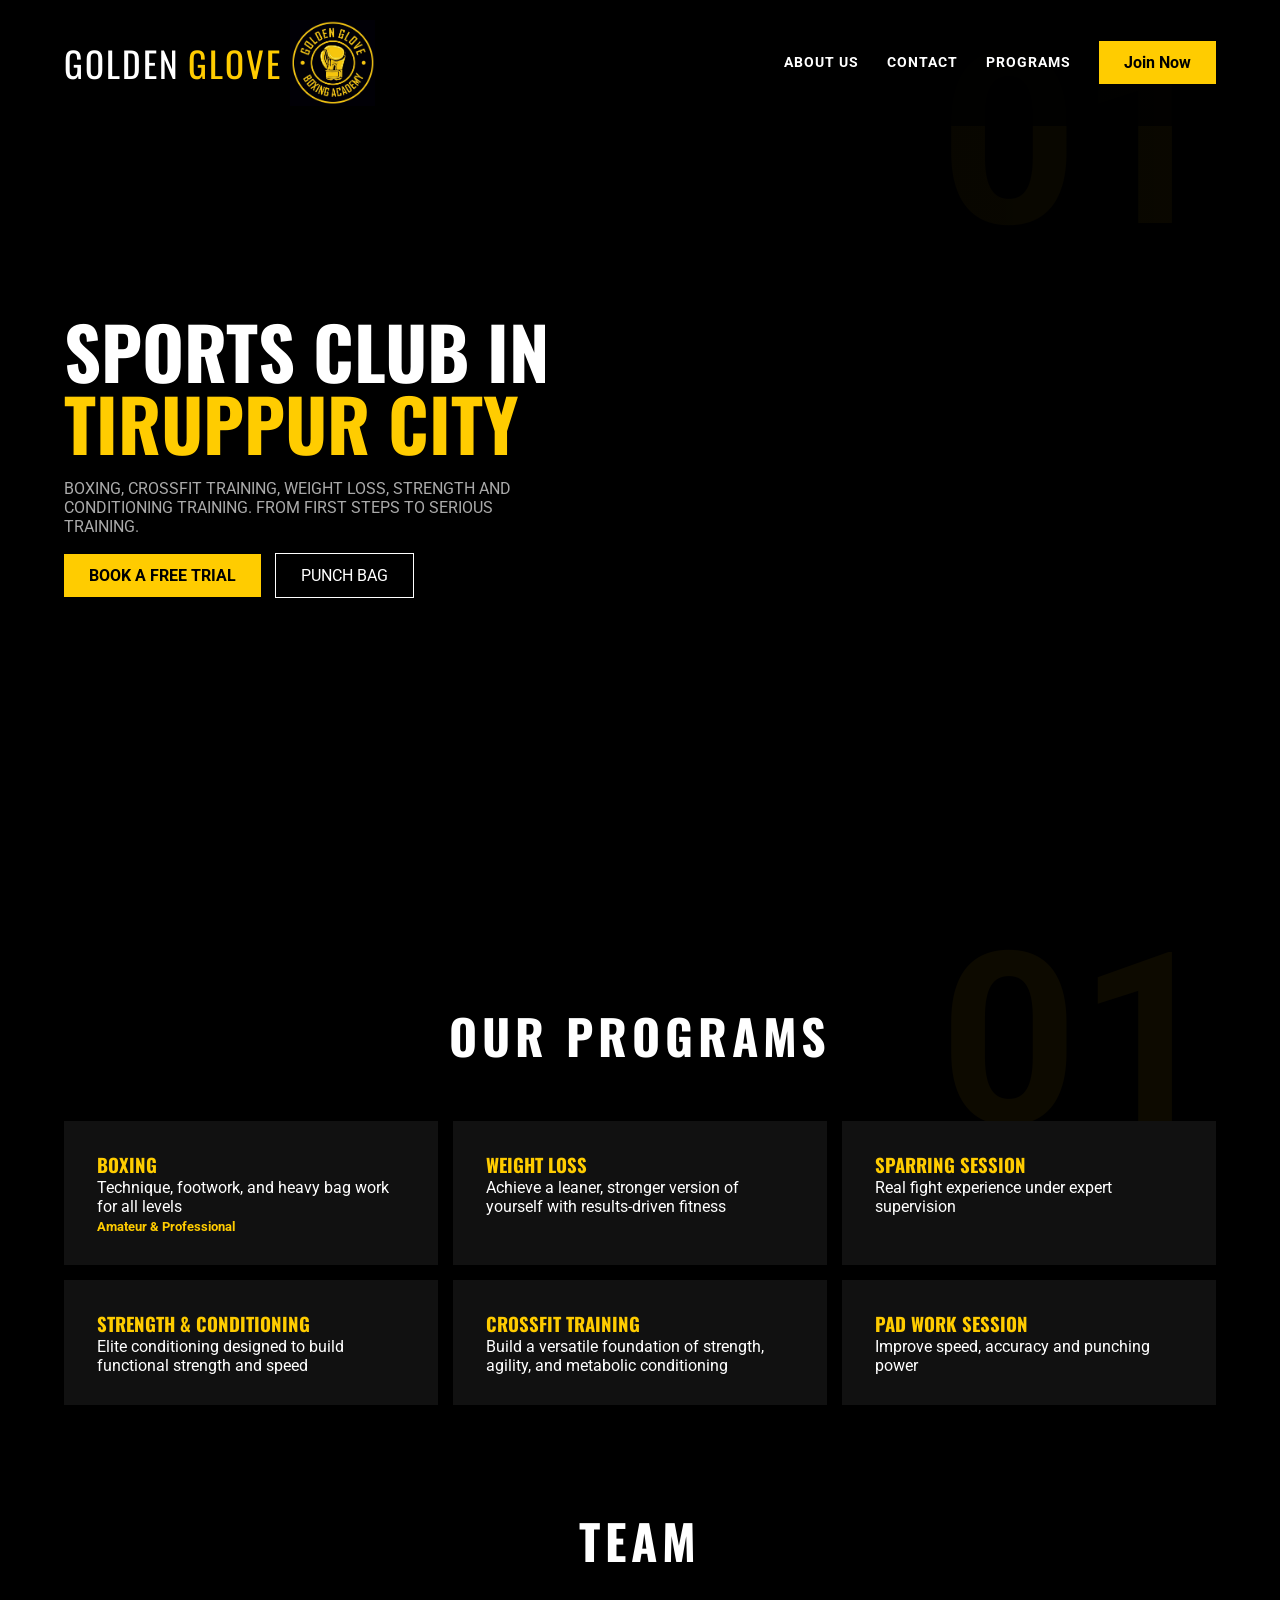
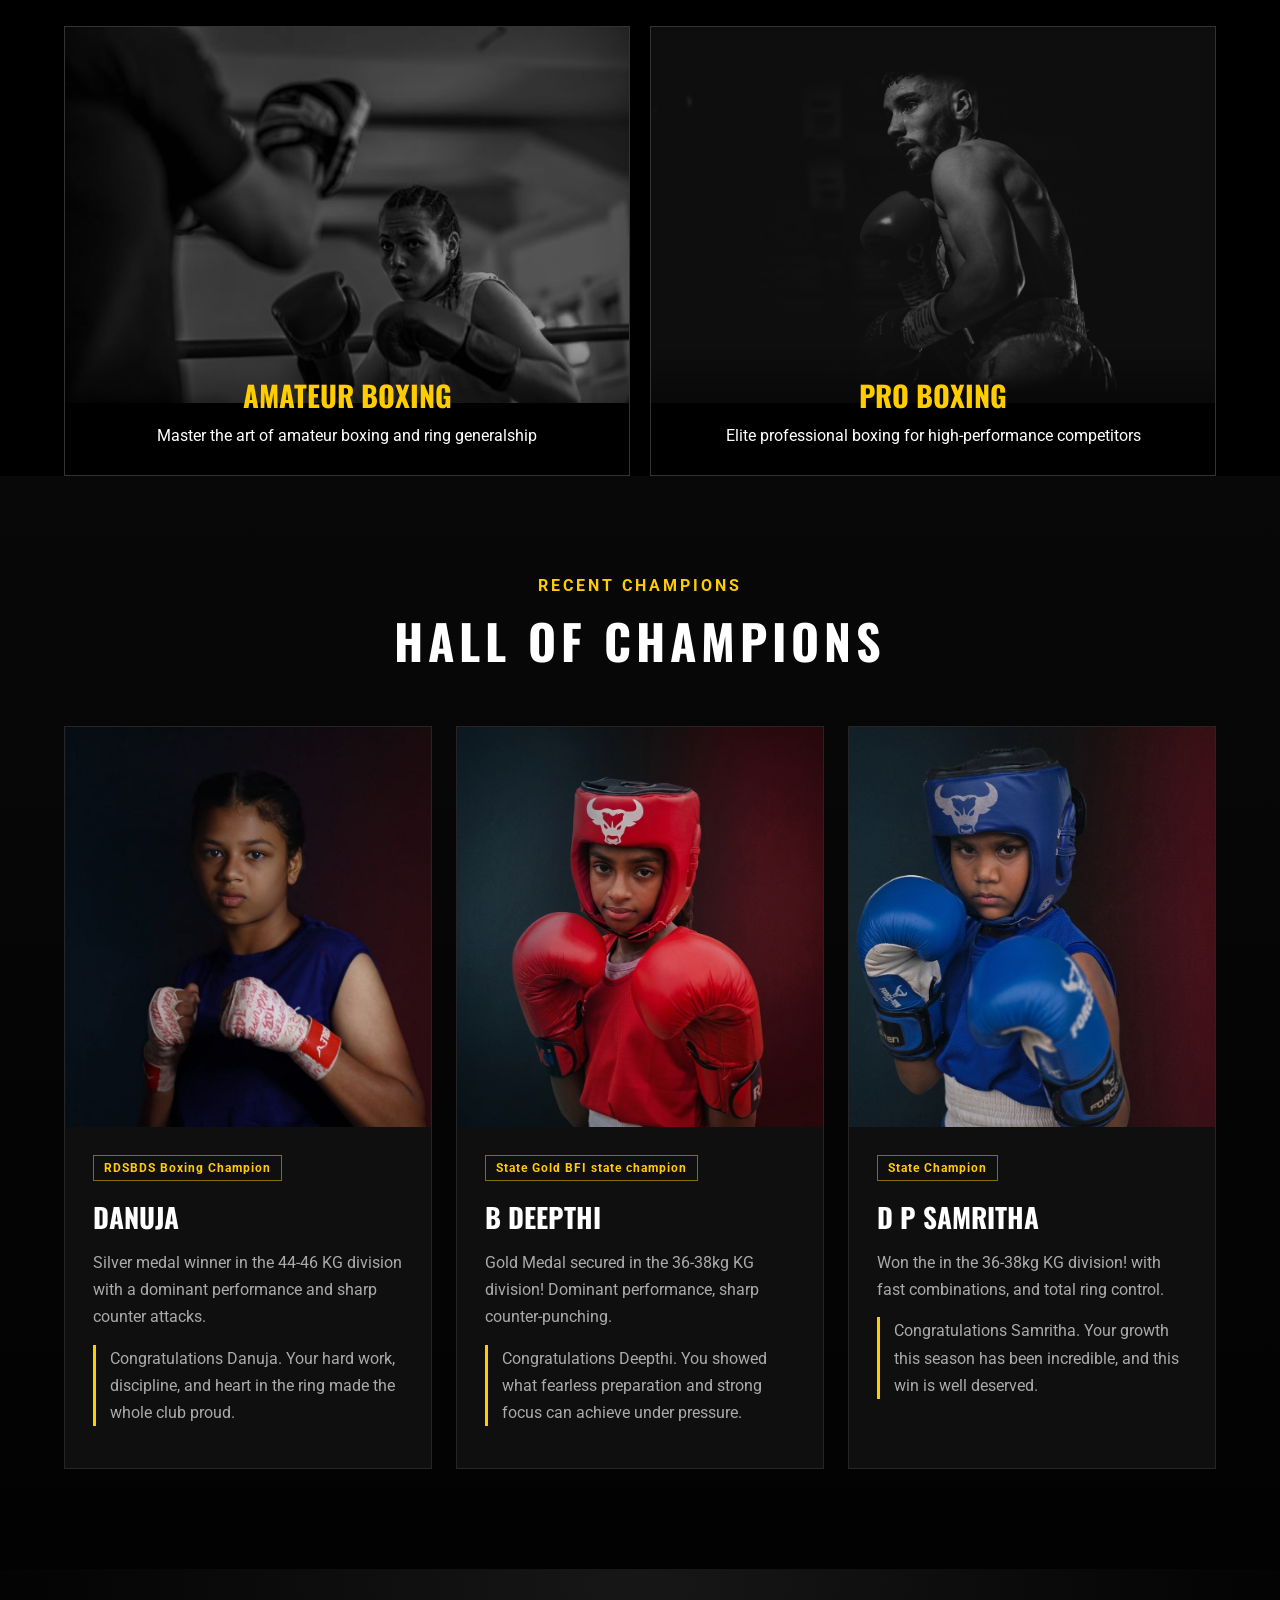
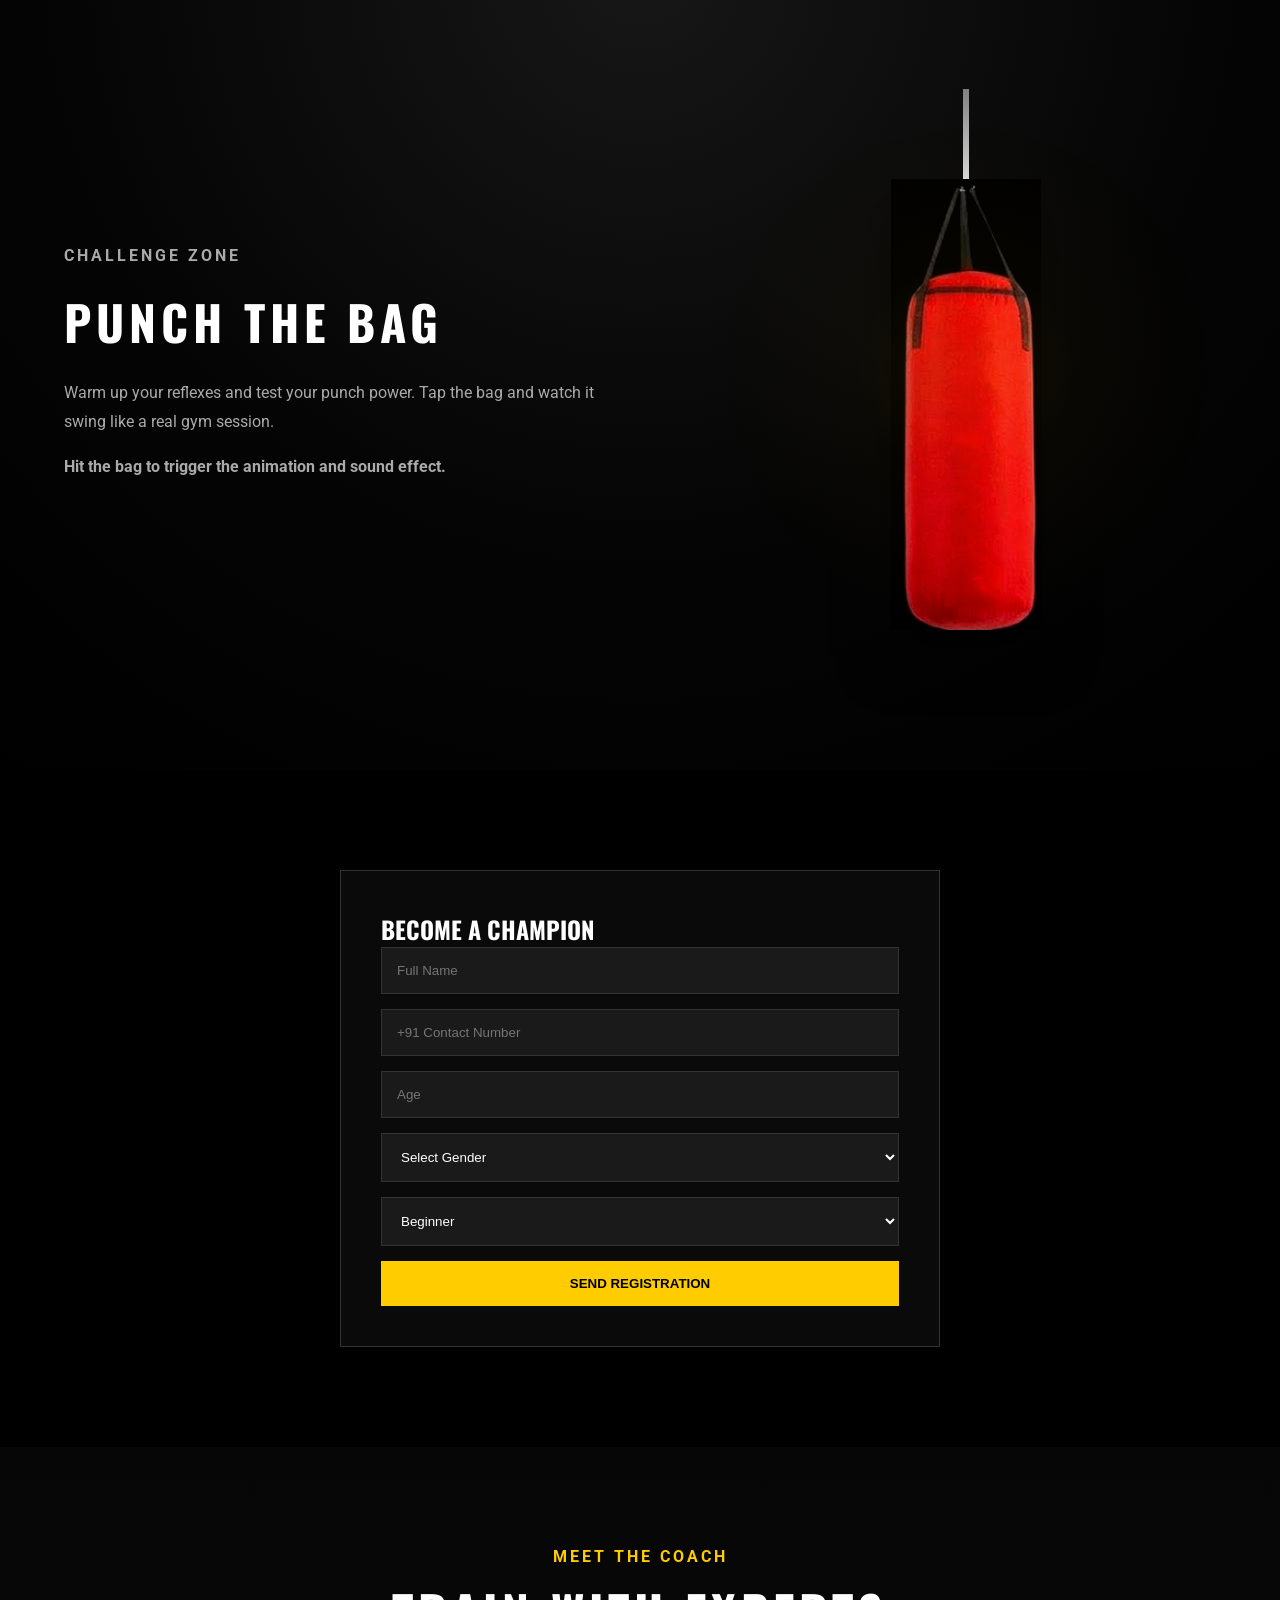
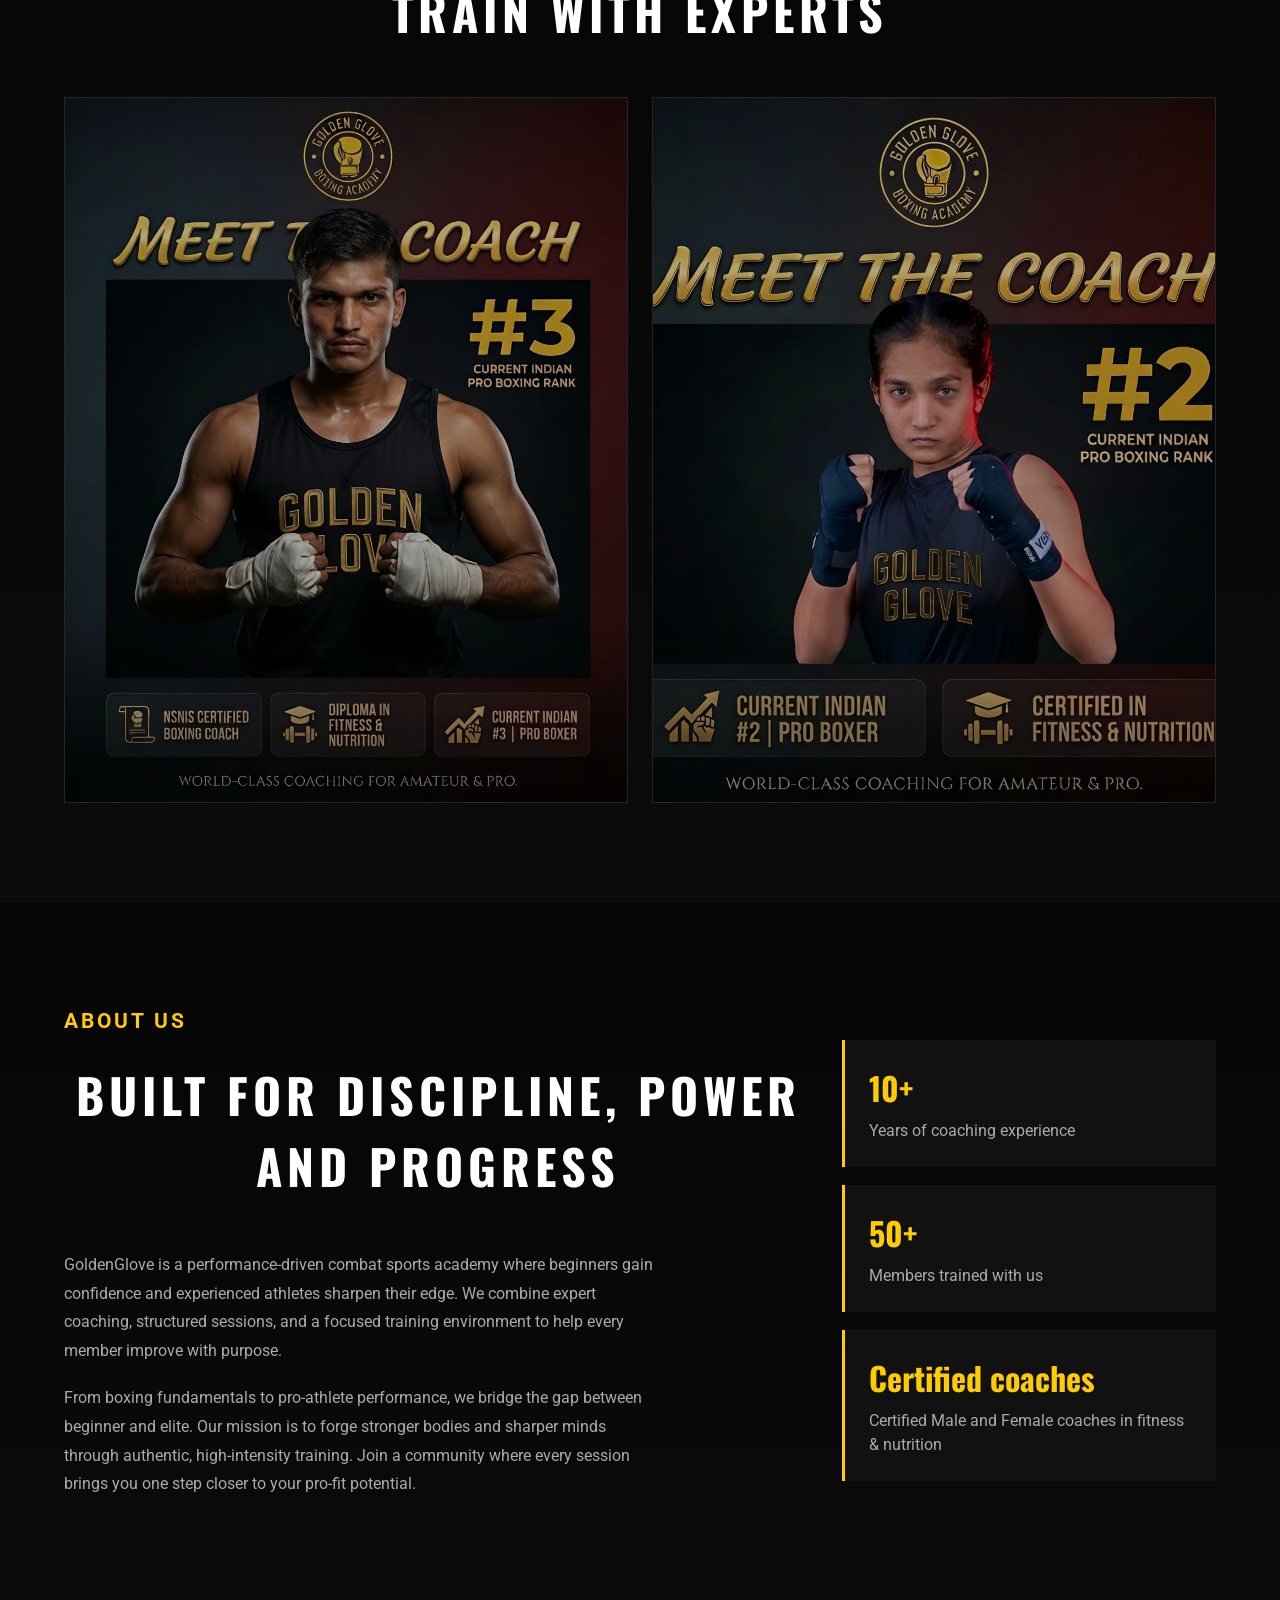
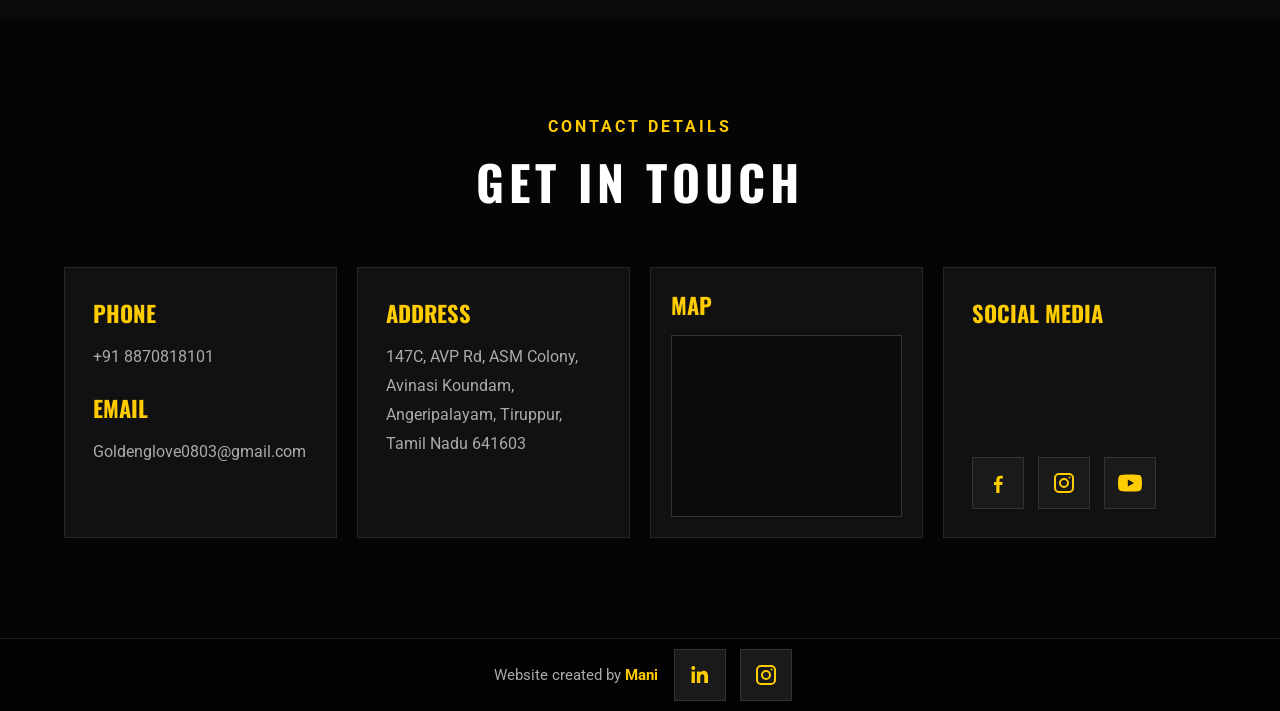
==== index.html @ 68c544fb "Add files via upload" ====
<!DOCTYPE html>
<html lang="en">
<head>
    <meta charset="UTF-8">
    <meta name="viewport" content="width=device-width, initial-scale=1.0">
    <title>Golden Glove Boxing Club | Power & Discipline</title>
    <link href="https://fonts.googleapis.com/css2?family=Oswald:wght@700&family=Roboto:wght@400;700&display=swap" rel="stylesheet">
    <link href="https://unpkg.com/aos@2.3.1/dist/aos.css" rel="stylesheet">
    <link rel="stylesheet" href="site.css">
</head>
<body>

    <!-- Golden Glove heading in the tope right -->
    <nav class="navbar">
        <div class="logo">
            Golden<span>Glove</span>
            <img src="Images/logo.jpeg" alt="Logo" class="logo-img">
        </div>
        <div class="nav-links">
            <a href="#about">About Us</a>
            <a href="#contact">Contact</a>
            <a href="#programs">Programs</a>
            <a href="#register" class="btn-yellow">Join Now</a>
        </div>
    </nav>

    <!-- Content after the heading -->
    <header class="hero">
        <div class="hero-content" data-aos="fade-right">
            <h1>SPORTS CLUB IN <br><span>Tiruppur CITY</span></h1>
            <p>BOXING, CROSSFIT TRAINING, WEIGHT LOSS, STRENGTH AND CONDITIONING TRAINING. FROM FIRST STEPS TO SERIOUS TRAINING.</p>
            <div class="hero-btns">
                <a href="#register" class="btn-yellow">BOOK A FREE TRIAL</a>
                <a href="#punch-bag" class="btn-outline">PUNCH BAG</a>
            </div>
        </div>
    </header>

    <!-- Next page or section Our Programs -->
    <section id="programs" class="programs">
        <span class="bg-number">01</span>
        <h2 class="section-title">OUR PROGRAMS</h2>
        <div class="program-grid">
            <div class="program-card" data-aos="zoom-in">
                <h3 style="color: var(--gold)">BOXING</h3>
                <p>Technique, footwork, and heavy bag work for all levels</p>
                <span class="time">Amateur & Professional </span>
            </div>

            <div class="program-card" data-aos="zoom-in" data-aos-delay="100">
                <!-- 
                <span class="time">60 MIN</span> 
                -->
                <h3 style="color: var(--gold)">Weight Loss</h3>
                <p>Achieve a leaner, stronger version of yourself with results-driven fitness</p>
            </div>

            <div class="program-card" data-aos="zoom-in" data-aos-delay="100">
                <h3 style="color: var(--gold)">Sparring Session</h3>
                <p>Real fight experience under expert supervision</p>
            </div>

            <div class="program-card" data-aos="zoom-in" data-aos-delay="100">
                
                <h3 style="color: var(--gold)">Strength & Conditioning</h3>
                <p>Elite conditioning designed to build functional strength and speed</p>
            </div>

            <div class="program-card" data-aos="zoom-in" data-aos-delay="100">
                
                <h3 style="color: var(--gold)">CrossFit Training</h3>
                <p>Build a versatile foundation of strength, agility, and metabolic conditioning</p>
            </div>

            <div class="program-card" data-aos="zoom-in" data-aos-delay="100">
                
                <h3 style="color: var(--gold)">Pad Work Session</h3>
                <p>Improve speed, accuracy and punching power</p>
            </div>

            </div>
    </section>

    <!-- Team details what all the training we provide-->
    <section class="team-section">
        <span class="bg-number">01</span>
        <h2 class="section-title">TEAM</h2>
        <div class="team-grid">
            <div class="category-card" data-aos="fade-up">
                <div class="card-img-container">
                    <img src="Images/box.jpg" alt="Boxing">
                    <div class="card-overlay">
                        <h3>Amateur Boxing</h3>
                        <p>Master the art of amateur boxing and ring generalship</p>
                    </div>
                </div>
            </div>
            <div class="category-card" data-aos="fade-up" data-aos-delay="100">
                <div class="card-img-container">
                    <img src="Images/Pro_box.jpg" alt="MMA">
                    <div class="card-overlay">
                        <h3>Pro Boxing</h3>
                        <p>Elite professional boxing for high-performance competitors</p>
                    </div>
                </div>
            </div>
            </div>
    </section>

    <!-- Wining Champions details months wise-->
    <section class="champions-section">
        <span class="bg-number">03</span>
        <p class="section-kicker champions-kicker">Recent Champions</p>
        <h2 class="section-title">HALL OF CHAMPIONS</h2>
        <div class="champions-grid">
            <article class="champion-card" data-aos="fade-up">
                <img src="Images/Champion_1.jpeg" alt="Aarav Singh holding a boxing belt">
                <div class="champion-info">

                    <!-- Champion info 1 -->
                    <span class="champion-tag">RDSBDS Boxing Champion</span>
                    <!-- Name -->
                    <h3>Danuja</h3>
                    <!-- Details -->
                    <p>Silver medal winner in the 44-46 KG division with a dominant performance and sharp counter attacks.</p>
                    <!-- Greets-->
                    <p class="champion-note">Congratulations Danuja. Your hard work, discipline, and heart in the ring made the whole club proud.</p>
                </div>
            </article>
            <article class="champion-card" data-aos="fade-up" data-aos-delay="100">
                <img src="Images/Champion_2.png" alt="Riya Sharma after winning her MMA bout">
                <div class="champion-info">

                    <!-- Champion info 2 -->
                    <span class="champion-tag">State Gold BFI state champion</span>
                    <!-- Name -->
                    <h3>B DEEPTHI</h3>
                    <!-- Details -->
                    <p>Gold Medal secured in the 36-38kg KG division! Dominant performance, sharp counter-punching.</p>
                    <!-- Greets-->
                    <p class="champion-note">Congratulations Deepthi. You showed what fearless preparation and strong focus can achieve under pressure.</p>
                </div>
            </article>
            <article class="champion-card" data-aos="fade-up" data-aos-delay="200">
                <img src="Images/Champion_3.png" alt="Kabir Khan celebrating a championship victory">
                <div class="champion-info">

                    <!-- Champion info 3 -->
                    <span class="champion-tag">State Champion</span>
                    <!-- Name -->
                    <h3>D P SAMRITHA</h3>
                    <p>Won the  in the 36-38kg KG division! with fast combinations, and total ring control.</p>
                    <!-- Greets-->
                    <p class="champion-note">Congratulations Samritha. Your growth this season has been incredible, and this win is well deserved.</p>
                </div>
            </article>
        </div>
    </section>

    <!-- Punching Bag animation for user attraction-->
    <section id="punch-bag" class="punch-section">
        <span class="bg-number">04</span>
        <div class="punch-content" data-aos="fade-up">
            <div class="punch-copy">
                <p class="section-kicker">Challenge Zone</p>
                <h2 class="section-title punch-title">PUNCH THE BAG</h2>
                <p>Warm up your reflexes and test your punch power. Tap the bag and watch it swing like a real gym session.</p>
                <p class="punch-note">Hit the bag to trigger the animation and sound effect.</p>
            </div>
            <div class="punch-stage">
                <div class="punch-rope"></div>
                <img id="bag" src="Images/box_bag.png" alt="Punching bag">
            </div>
        </div>
    </section>

    <!-- User register code-->
    <section id="register" class="registration">
        <div class="form-container" data-aos="fade-up">
            <h2>BECOME A CHAMPION</h2>
            <form id="registrationForm">
                <input type="text" name="fullName" placeholder="Full Name" required>
                <input type="tel" name="phone" placeholder="+91 Contact Number" pattern="^\+91[0-9]{10}$" required>
                <input type="number" name="age" placeholder="Age" min="1" max="70" required>
                <select name="gender" required>
                    <option value="" disabled selected>Select Gender</option>
                    <option value="male">Male</option>
                    <option value="female">Female</option>
                </select>
                <select name="level">
                    <option value="beginner">Beginner</option>
                    <option value="intermediate">Intermediate</option>
                    <option value="pro">Pro Fighter</option>
                </select>
                <button type="submit" id="submitBtn">SEND REGISTRATION</button>
            </form>
        </div>
    </section>

    <!-- Meet the coach -->
    <section class="coaches-section">
        <span class="bg-number">06</span>
        <p class="section-kicker contact-kicker">Meet The Coach</p>
        <h2 class="section-title">TRAIN WITH EXPERTS</h2>
        <div class="coaches-grid">
            <article class="coach-card" data-aos="fade-up">
                <video class="coach-video" muted loop playsinline preload="metadata" poster="Images/Male_coach.jpeg">
                    <source src="Images/Male_coach.mp4" type="video/mp4">
                </video>
                <img src="Images/Male_coach.jpeg" alt="Male boxing coach">
                <div class="coach-overlay">
                    <span class="coach-role">Head Coach</span>
                    <h3>Coach Aswin</h3>
                    <p>Current Indian Pro Boxing Rank: #3</p>
                    <p>Credentials: NSNIS Certified | Diploma in Fitness & Nutrition </p>
                    <p>Specialist in boxing fundamentals, ring movement, and competition preparation for rising athletes.</p>
                </div>
            </article>
            <article class="coach-card" data-aos="fade-up" data-aos-delay="120">
                <video class="coach-video" muted loop playsinline preload="metadata" poster="Images/Female_coach.jpeg">
                    <source src="Images/Female_coach.mp4" type="video/mp4">
                </video>
                <img src="Images/Female_coach.jpeg" alt="Female boxing coach">
                <div class="coach-overlay">
                    <span class="coach-role">Assistant Coach</span>
                    <h3>Coach Swetha</h3>
                    <p>Current Indian Pro Boxing Rank: #2</p>
                    <p>Certified in Fitness & Nutrition </p>
                    <p>Focused on fitness, discipline, and technical development with supportive coaching for all levels.</p>
                </div>
            </article>
        </div>
    </section>

    <!-- About our details-->
    <section id="about" class="about-section">
        <span class="bg-number">03</span>
        <div class="about-content" data-aos="fade-up">
            <div class="about-copy">
                <p class="section-kicker" style="color: var(--gold); font-size: 21px;">About Us</p>
                <h2 class="section-title about-title">Built For Discipline, Power And Progress</h2>
                <p>
                    GoldenGlove is a performance-driven combat sports academy where beginners gain confidence and experienced athletes sharpen their edge.
                    We combine expert coaching, structured sessions, and a focused training environment to help every member improve with purpose.
                </p>
                <p>
                   From boxing fundamentals to pro-athlete performance, we bridge the gap between beginner and elite. Our mission is to forge stronger bodies and sharper minds through authentic, high-intensity training. Join a community where every session brings you one step closer to your pro-fit potential.
                </p>
            </div>
            <div class="about-stats" data-aos="fade-left" data-aos-delay="100">
                <div class="about-stat">
                    <strong>10+</strong>
                    <span>Years of coaching experience</span>
                </div>
                <div class="about-stat">
                    <strong>50+</strong>
                    <span>Members trained with us</span>
                </div>
                <div class="about-stat">
                    <strong>Certified coaches</strong>
                    <span>Certified Male and Female coaches in  fitness & nutrition </span>
                </div>
            </div>
        </div>
    </section>

    <!-- Contact details part-->
    <section id="contact" class="contact-section">
        <span class="bg-number">04</span>
        <p class="section-kicker contact-kicker">Contact Details</p>
        <h2 class="section-title">GET IN TOUCH</h2>
        <div class="contact-grid">
            <div class="contact-card" data-aos="fade-up">
                <h3>Phone</h3>
                <p><a href="tel:+919876543210">+91 8870818101</a></p>
                <br>
                <h3>Email</h3>
                <p><a href="mailto:yourmail@example.com">Goldenglove0803@gmail.com</a></p>
            </div>
            
            <div class="contact-card" data-aos="fade-up" data-aos-delay="200">
                <h3>Address</h3>
                <p>147C, AVP Rd, ASM Colony, Avinasi Koundam, Angeripalayam, Tiruppur, Tamil Nadu 641603</p>
            </div>
            <div class="contact-card map-card" data-aos="fade-up" data-aos-delay="300">
                <h3>Map</h3>
                <a class="map-link" href="https://maps.app.goo.gl/rC8TZXdH1RLHVzw8A" target="_blank" rel="noopener noreferrer" aria-label="Open location in Google Maps">
                    <iframe
                        src="https://www.google.com/maps/embed?pb=!1m18!1m12!1m3!1d3914.621847735386!2d77.3268403!3d11.1415156!2m3!1f0!2f0!3f0!3m2!1i1024!2i768!4f13.1!3m3!1m2!1s0x3ba907007f259177%3A0x415e59f1e08253f5!2sGolden%20Glove%20Boxing%20Academy!5e0!3m2!1sen!2sin!4v1773874539459!5m2!1sen!2sin"
                        loading="lazy"
                        referrerpolicy="no-referrer-when-downgrade"
                        title="GoldenGlove club location map"></iframe>
                </a>
            </div>
            <div class="contact-card social-card" data-aos="fade-up" data-aos-delay="400">
                <h3>Social Media</h3>
                <div class="social-links">
                    <a href="https://www.facebook.com/share/1Db7ciWj9a/" target="_blank" rel="noopener noreferrer" aria-label="Visit our Facebook page">
                        <svg viewBox="0 0 24 24" aria-hidden="true">
                            <path d="M13.5 22v-8h2.7l.4-3h-3.1V9.1c0-.9.2-1.6 1.6-1.6h1.7V4.8c-.3 0-1.3-.1-2.4-.1-2.4 0-4.1 1.5-4.1 4.3V11H8v3h2.3v8h3.2Z"/>
                        </svg>
                    </a>
                    <a href="https://www.instagram.com/golden_glove_boxing_academy_?igsh=MTZndGNwM3oxcGFmMw==" target="_blank" rel="noopener noreferrer" aria-label="Visit our Instagram page">
                        <svg viewBox="0 0 24 24" aria-hidden="true">
                            <path d="M7 2h10a5 5 0 0 1 5 5v10a5 5 0 0 1-5 5H7a5 5 0 0 1-5-5V7a5 5 0 0 1 5-5Zm0 2A3 3 0 0 0 4 7v10a3 3 0 0 0 3 3h10a3 3 0 0 0 3-3V7a3 3 0 0 0-3-3H7Zm10.5 1.5a1 1 0 1 1 0 2 1 1 0 0 1 0-2ZM12 7a5 5 0 1 1 0 10 5 5 0 0 1 0-10Zm0 2a3 3 0 1 0 0 6 3 3 0 0 0 0-6Z"/>
                        </svg>
                    <a href="https://youtube.com/@goldengloveboxing-tirupur?si=QoaBknEvP-TU39zJ" target="_blank" rel="noopener noreferrer" aria-label="Visit our YouTube channel">
                        <svg viewBox="0 0 24 24" aria-hidden="true">
                            <path d="M23.5 6.2a3 3 0 0 0-2.1-2.1C19.6 3.5 12 3.5 12 3.5s-7.6 0-9.4.6A3 3 0 0 0 .5 6.2 31.6 31.6 0 0 0 0 12a31.6 31.6 0 0 0 .5 5.8 3 3 0 0 0 2.1 2.1c1.8.6 9.4.6 9.4.6s7.6 0 9.4-.6a3 3 0 0 0 2.1-2.1A31.6 31.6 0 0 0 24 12a31.6 31.6 0 0 0-.5-5.8ZM9.8 15.5v-7l6.2 3.5-6.2 3.5Z"/>
                        </svg>
                    </a>
                    </a>
                </div>
            </div>
        </div>
    </section>

    <footer class="creator-footer">
        <div class="creator-content">
            <div class="creator-meta">
                <p>Website created by <strong>Mani</strong></p>
                <div class="social-links creator-links">
                    <a href="https://linkedin.com/in/manikandan-s-469168200/" target="_blank" rel="noopener noreferrer" aria-label="Visit creator LinkedIn profile">
                        <svg viewBox="0 0 24 24" aria-hidden="true">
                            <path d="M6.94 8.5H3.56V20h3.38V8.5ZM5.25 3A1.97 1.97 0 1 0 5.3 6.94 1.97 1.97 0 0 0 5.25 3ZM20 12.83c0-3.47-1.85-5.08-4.32-5.08-1.99 0-2.88 1.09-3.38 1.86V8.5H8.94c.04.73 0 11.5 0 11.5h3.36v-6.42c0-.34.02-.68.13-.92.27-.68.89-1.39 1.93-1.39 1.36 0 1.91 1.04 1.91 2.56V20H20v-7.17Z"/>
                        </svg>
                    </a>
                    <a href="https://www.instagram.com/mk_duke_boy?igsh=MTRiOTd2dWgyZ3dsNw==" target="_blank" rel="noopener noreferrer" aria-label="Visit creator Instagram profile">
                        <svg viewBox="0 0 24 24" aria-hidden="true">
                            <path d="M7 2h10a5 5 0 0 1 5 5v10a5 5 0 0 1-5 5H7a5 5 0 0 1-5-5V7a5 5 0 0 1 5-5Zm0 2A3 3 0 0 0 4 7v10a3 3 0 0 0 3 3h10a3 3 0 0 0 3-3V7a3 3 0 0 0-3-3H7Zm10.5 1.5a1 1 0 1 1 0 2 1 1 0 0 1 0-2ZM12 7a5 5 0 1 1 0 10 5 5 0 0 1 0-10Zm0 2a3 3 0 1 0 0 6 3 3 0 0 0 0-6Z"/>
                        </svg>
                    </a>
                </div>
            </div>
        </div>
    </footer>

    <div id="successModal" class="modal-overlay">
        <div class="modal-content">
            <div class="modal-icon">✔</div>
            <h2>WELCOME TO THE CLUB!</h2>
            <p>Your details are saved to our roster. See you in the ring.</p>
            <button onclick="closeModal()" class="btn-yellow">GOT IT, CHAMP!</button>
        </div>
    </div>

    <script src="https://cdn.jsdelivr.net/npm/gsap@3.12.2/dist/gsap.min.js"></script>
    <script src="https://unpkg.com/aos@2.3.1/dist/aos.js"></script>
    <script src="box.js"></script>
</body>
</html>
---- site.css ----
:root {
    --gold: #ffcc00;
    --dark: #000000;
    --card-bg: #111111;
    --gray-text: #aaaaaa;
}

* { margin: 0; padding: 0; box-sizing: border-box; }

body {
    background-color: var(--dark);
    color: white;
    font-family: 'Roboto', sans-serif;
    overflow-x: hidden;
}

h1, h2, h3, .logo { font-family: 'Oswald', sans-serif; text-transform: uppercase; }

/* Navbar */
.navbar {
    display: flex; justify-content: space-between; align-items: center;
    padding: 20px 5%; position: fixed; width: 100%; z-index: 1000;
    background: rgba(0,0,0,0.8);
}
.logo { font-size: 2.2rem; letter-spacing: 2px; 
    display: flex;
    align-items: center;
    gap: 8px; /* space between text and image */ }
.logo span { color: var(--gold); }
.logo-img {
    width: 80px;   /* adjust size */
    height:fit-content;
}
.logo-img:hover {
    transform: scale(1.2);
    transition: 0.3s;
}
.logo-img {
    width: 85px;
    animation: bounce 2s infinite;
}

@keyframes bounce {
    0%, 100% {
        transform: translateY(0);
    }
    50% {
        transform: translateY(-6px);
    }
}

.nav-links {
    display: flex;
    align-items: center;
    gap: 28px;
}

.nav-links a:not(.btn-yellow) {
    color: white;
    text-decoration: none;
    text-transform: uppercase;
    font-size: 0.9rem;
    font-weight: 700;
    letter-spacing: 1px;
    transition: color 0.3s ease;
}

.nav-links a:not(.btn-yellow):hover {
    color: var(--gold);
}

/* Hero Section */
.hero {
    height: 100vh;
    display: flex; align-items: center; padding: 0 5%;
    /* IMAGE UPLOAD POSITION: Replace with your main boxer image */
    background: linear-gradient(to right, rgba(0,0,0,0.9), rgba(0,0,0,0.2)), 
                url('https://images.unsplash.com/photo-1549719386-74dfcbf7dbed?q=80&w=2000') center/cover;
}
.hero h1 { font-size: 4.5rem; line-height: 1; margin-bottom: 20px; }
.hero h1 span { color: var(--gold); }
.hero p { max-width: 500px; color: var(--gray-text); margin-bottom: 30px; }

/* About Section */
.about-section {
    padding: 100px 5%;
    position: relative;
    background: linear-gradient(180deg, #050505 0%, #0b0b0b 100%);
}

.about-content {
    display: grid;
    grid-template-columns: 2fr 1fr;
    gap: 30px;
    align-items: center;
}

.section-kicker {
    color: var(--gold);
    text-transform: uppercase;
    letter-spacing: 3px;
    font-weight: bold;
    margin-bottom: 15px;
}

.about-title {
    text-align: left;
    margin-bottom: 25px;
}

.about-copy p {
    color: var(--gray-text);
    line-height: 1.8;
    margin-bottom: 18px;
    max-width: 600px;
}

.about-stats {
    display: grid;
    gap: 18px;
}

.about-stat {
    background: var(--card-bg);
    border-left: 3px solid var(--gold);
    padding: 24px;
}

.about-stat strong {
    display: block;
    font-family: 'Oswald', sans-serif;
    font-size: 2rem;
    color: var(--gold);
    margin-bottom: 8px;
}

.about-stat span {
    color: var(--gray-text);
    line-height: 1.5;
}

/* Buttons */
.btn-yellow { background: var(--gold); color: black; padding: 12px 25px; text-decoration: none; font-weight: bold; border: none; cursor: pointer; }
.btn-outline { border: 1px solid white; color: white; padding: 12px 25px; text-decoration: none; margin-left: 10px; }

/* Programs */
.programs { padding: 100px 5%; position: relative; }
.bg-number { position: absolute; font-size: 15rem; color: rgba(255,204,0,0.05); top: 0; right: 5%; font-weight: bold; z-index: -1; }
.program-grid { display: grid; grid-template-columns: repeat(auto-fit, minmax(250px, 1fr)); gap: 20px; margin-top: 50px; }
.program-card { background: var(--card-bg); padding: 30px; border-left: 3px solid transparent; transition: 0.3s; }
.program-card:hover { border-left: 3px solid var(--gold); background: #1a1a1a; transform: translateY(-5px); }
.time { color: var(--gold); font-size: 0.8rem; font-weight: bold; }

/* Registration Form */
.registration { 
    padding: 100px 5%; 
    /* IMAGE UPLOAD POSITION: Background for form section (optional) */
    background: linear-gradient(rgba(0,0,0,0.8), rgba(0,0,0,0.8)), url('images/gym-bg.jpg');
}
.form-container { max-width: 600px; margin: 0 auto; background: #0a0a0a; padding: 40px; border: 1px solid #333; }
form input, form select { width: 100%; padding: 15px; margin-bottom: 15px; background: #1a1a1a; border: 1px solid #333; color: white; }
#submitBtn { width: 100%; padding: 15px; background: var(--gold); font-weight: bold; border: none; cursor: pointer; }

/* Success Modal */
.modal-overlay { position: fixed; top: 0; left: 0; width: 100%; height: 100%; background: rgba(0,0,0,0.95); display: none; align-items: center; justify-content: center; z-index: 2000; }
.modal-overlay.active { display: flex; }
.modal-content { background: #111; padding: 50px; text-align: center; border: 2px solid var(--gold); border-radius: 10px; }

/* Section Titles */
.section-title {
    text-align: center;
    font-size: 3rem;
    margin-bottom: 50px;
    letter-spacing: 5px;
}

/* --- TEAM GRID (With Images) --- */
.team-grid {
    display: grid;
    grid-template-columns: repeat(auto-fit, minmax(250px, 1fr));
    gap: 20px;
    padding: 0 5%;
}

.category-card {
    position: relative;
    overflow: hidden;
    height: 450px;
    border: 1px solid #333;
}

.card-img-container img {
    width: 100%;
    height: 100%;
    object-fit: cover;
    filter: grayscale(100%) brightness(0.6);
    transition: 0.5s ease;
}

.category-card:hover img {
    filter: grayscale(0%) brightness(0.8);
    transform: scale(1.1);
}

.card-overlay {
    position: absolute;
    bottom: 0;
    left: 0;
    width: 100%;
    padding: 30px;
    background: linear-gradient(transparent, rgba(0,0,0,0.9));
    text-align: center;
}

.card-overlay h3 {
    font-size: 1.8rem;
    color: var(--gold);
    margin-bottom: 10px;
}

/* --- PROGRAM BOXES (The Gold Line Look) --- */
.programs-section {
    padding: 100px 5%;
    background-color: #050505;
}

.program-grid {
    display: grid;
    grid-template-columns: repeat(3, 1fr); /* 4 columns like your image */
    gap: 15px;
}

.program-box {
    background: #111;
    padding: 30px;
    border-top: 2px solid transparent; /* The line is hidden by default */
    transition: 0.3s ease;
    min-height: 200px;
}

/* This creates the Gold Line on Hover */
.program-box:hover {
    border-top: 2px solid var(--gold);
    background: #181818;
}

.time-tag {
    color: var(--gold);
    font-size: 0.75rem;
    font-weight: bold;
    border: 1px solid var(--gold);
    padding: 2px 8px;
    margin-bottom: 15px;
    display: inline-block;
}

.program-box h3 {
    margin: 10px 0;
    font-size: 1.4rem;
}

.program-box p {
    font-size: 0.9rem;
    color: #888;
    line-height: 1.4;
}

/* Champions */
.champions-section {
    padding: 100px 5%;
    position: relative;
    background: linear-gradient(180deg, #080808 0%, #020202 100%);
}

.champions-kicker {
    text-align: center;
    margin-bottom: 10px;
}

.champions-grid {
    display: grid;
    grid-template-columns: repeat(auto-fit, minmax(280px, 1fr));
    gap: 24px;
}

.champion-card {
    background: #0f0f0f;
    border: 1px solid #252525;
    overflow: hidden;
    transition: transform 0.3s ease, border-color 0.3s ease;
}

.champion-card:hover {
    transform: translateY(-8px);
    border-color: var(--gold);
}

.champion-card img {
    width: 100%;
    height: 400px;
    object-fit:cover;
    display: block;
}

.champion-info {
    padding: 28px;
}

.champion-tag {
    display: inline-block;
    color: var(--gold);
    border: 1px solid rgba(255, 204, 0, 0.5);
    padding: 5px 10px;
    font-size: 0.75rem;
    font-weight: bold;
    letter-spacing: 1px;
    margin-bottom: 16px;
}

.champion-info h3 {
    font-size: 1.7rem;
    margin-bottom: 12px;
}

.champion-info p {
    color: var(--gray-text);
    line-height: 1.7;
    margin-bottom: 14px;
}

.champion-note {
    color: #f4f4f4;
    border-left: 3px solid var(--gold);
    padding-left: 14px;
}

/* Coaches */
.coaches-section {
    padding: 100px 5%;
    position: relative;
    background: linear-gradient(180deg, #060606 0%, #0b0b0b 100%);
}

.coaches-grid {
    display: grid;
    grid-template-columns: repeat(2, minmax(280px, 1fr));
    gap: 24px;
}

.coach-card {
    position: relative;
    overflow: hidden;
    min-height: 520px;
    border: 1px solid #262626;
    background: #0e0e0e;
}

.coach-video,
.coach-card img {
    width: 100%;
    height: 100%;
    object-fit: cover;
    display: block;
}

.coach-video {
    position: absolute;
    inset: 0;
    opacity: 0;
    pointer-events: none;
    z-index: 1;
    filter: brightness(0.6);
    transition: opacity 0.35s ease;
}

.coach-card img {
    filter: brightness(0.72);
    transition: transform 0.5s ease, filter 0.5s ease, opacity 0.35s ease;
    position: relative;
    z-index: 0;
}

.coach-card:hover img {
    transform: scale(1.06);
    filter: brightness(0.2);
    opacity: 0.12;
}

.coach-card:hover .coach-video {
    opacity: 1;
}

.coach-overlay {
    position: absolute;
    inset: 0;
    display: flex;
    flex-direction: column;
    justify-content: flex-end;
    padding: 34px;
    background: linear-gradient(180deg, rgba(0, 0, 0, 0.05) 20%, rgba(0, 0, 0, 0.92) 100%);
    transform: translateY(55%);
    transition: transform 0.4s ease;
    z-index: 2;
}

.coach-card:hover .coach-overlay {
    transform: translateY(0);
}

.coach-role {
    color: var(--gold);
    text-transform: uppercase;
    letter-spacing: 2px;
    font-size: 0.8rem;
    font-weight: 700;
    margin-bottom: 12px;
}

.coach-overlay h3 {
    font-size: 2rem;
    margin-bottom: 12px;
}

.coach-overlay p {
    color: #d0d0d0;
    line-height: 1.7;
    max-width: 520px;
}

/* Punch Bag */
.punch-section {
    padding: 100px 5%;
    position: relative;
    background: radial-gradient(circle at top, #171717 0%, #050505 55%, #000 100%);
}

.punch-content {
    display: grid;
    grid-template-columns: 1.1fr 0.9fr;
    gap: 40px;
    align-items: center;
}

.punch-title {
    text-align: left;
    margin-bottom: 22px;
}

.punch-copy p {
    max-width: 560px;
    color: var(--gray-text);
    line-height: 1.8;
    margin-bottom: 16px;
}

.punch-note {
    color: white;
    font-weight: 700;
}

.punch-stage {
    min-height: 420px;
    display: flex;
    flex-direction: column;
    align-items: center;
    justify-content: flex-start;
    position: relative;
    padding: 20px 20px 40px;
    background: radial-gradient(circle at center, rgba(255, 204, 0, 0.08) 0%, rgba(255, 204, 0, 0.02) 28%, rgba(0, 0, 0, 0) 65%);
}

.punch-rope {
    width: 6px;
    height: 90px;
    background: linear-gradient(180deg, #7f7f7f 0%, #d6d6d6 100%);
}

#bag {
    width: 150px;
    max-width: 100%;
    transform-origin: top center;
    cursor: pointer;
    user-select: none;
    isolation: isolate;
    mix-blend-mode: lighten;
    filter: contrast(1.2) saturate(1.2) brightness(0.96) drop-shadow(0 26px 26px rgba(0, 0, 0, 0.55));
}

/* Contact */
.contact-section {
    padding: 100px 5%;
    position: relative;
    background: #050505;
}

.contact-kicker {
    text-align: center;
    margin-bottom: 10px;
}

.contact-grid {
    display: grid;
    grid-template-columns: repeat(auto-fit, minmax(220px, 1fr));
    gap: 20px;
}

.contact-card {
    background: #111;
    border: 1px solid #272727;
    padding: 28px;
    min-height: 180px;
}

.map-card {
    padding: 20px;
}

.contact-card h3 {
    margin-bottom: 14px;
    color: var(--gold);
    font-size: 1.4rem;
}

.contact-card p,
.contact-card a {
    color: var(--gray-text);
    line-height: 1.8;
    text-decoration: none;
}

.contact-card a:hover {
    color: white;
}

.map-link {
    display: block;
    margin-top: 6px;
    border: 1px solid #333;
    overflow: hidden;
    background: #0c0c0c;
}

.map-link iframe {
    width: 100%;
    height: 180px;
    border: 0;
    display: block;
    filter: none;
}

.social-card {
    display: flex;
    flex-direction: column;
    justify-content: space-between;
}

.social-links {
    display: flex;
    gap: 14px;
    margin-top: 12px;
}

.social-links a {
    width: 52px;
    height: 52px;
    display: inline-flex;
    align-items: center;
    justify-content: center;
    background: #1a1a1a;
    border: 1px solid #333;
    transition: 0.3s ease;
}

.social-links a:hover {
    border-color: var(--gold);
    background: var(--gold);
}

.social-links svg {
    width: 24px;
    height: 24px;
    fill: var(--gold);
    transition: 0.3s ease;
}

.social-links a:hover svg {
    fill: #000;
}

.creator-footer {
    padding: 10px 5% 10px;
    background: #020202;
    border-top: 1px solid #1d1d1d;
}

.creator-content {
    display: flex;
    align-items: center;
    justify-content: center;
    gap: 20px;
}

.creator-meta {
    display: flex;
    align-items: center;
    gap: 16px;
    flex-wrap: wrap;
}

.creator-content p {
    color: var(--gray-text);
    font-size: 0.96rem;
    margin-left: 5px;
    margin-bottom: 0;
}

.creator-content strong {
    color: var(--gold);
      
}

.creator-links {
    margin-top: 0;
}



/* Responsive for Mobile */
@media (max-width: 900px) {
    .about-content { grid-template-columns: 1fr; }
    .coaches-grid { grid-template-columns: 1fr; }
    .punch-content { grid-template-columns: 1fr; }
    .program-grid { grid-template-columns: repeat(2, 1fr); }
    .creator-content { justify-content: flex-start; }
    .creator-meta { gap: 12px; }
}
@media (max-width: 500px) {
    .about-section { padding: 80px 5%; }
    .about-title { font-size: 2.2rem; }
    .champion-card img { height: 260px; }
    .punch-section { padding: 80px 5%; }
    .punch-title { font-size: 2.2rem; }
    .punch-stage { min-height: 340px; }
    #bag { width: 190px; }
    .program-grid { grid-template-columns: 1fr; }
}
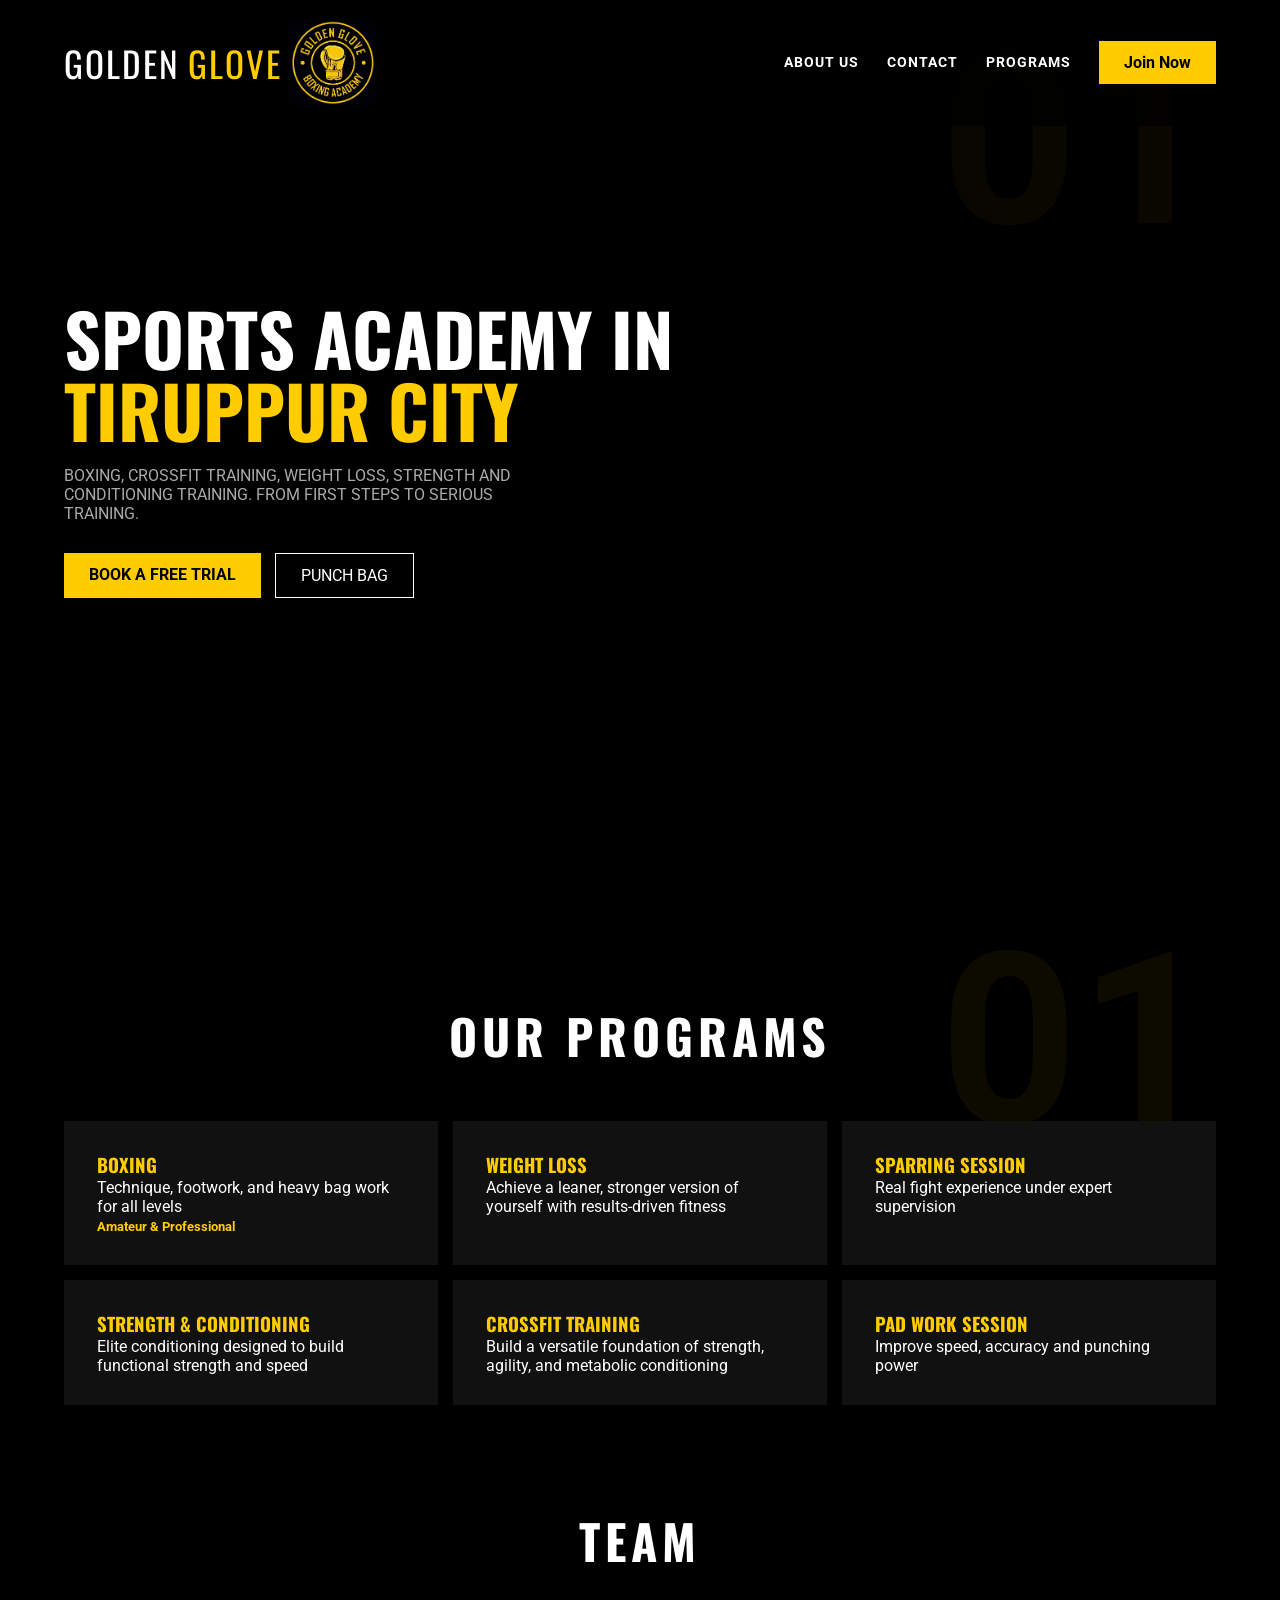
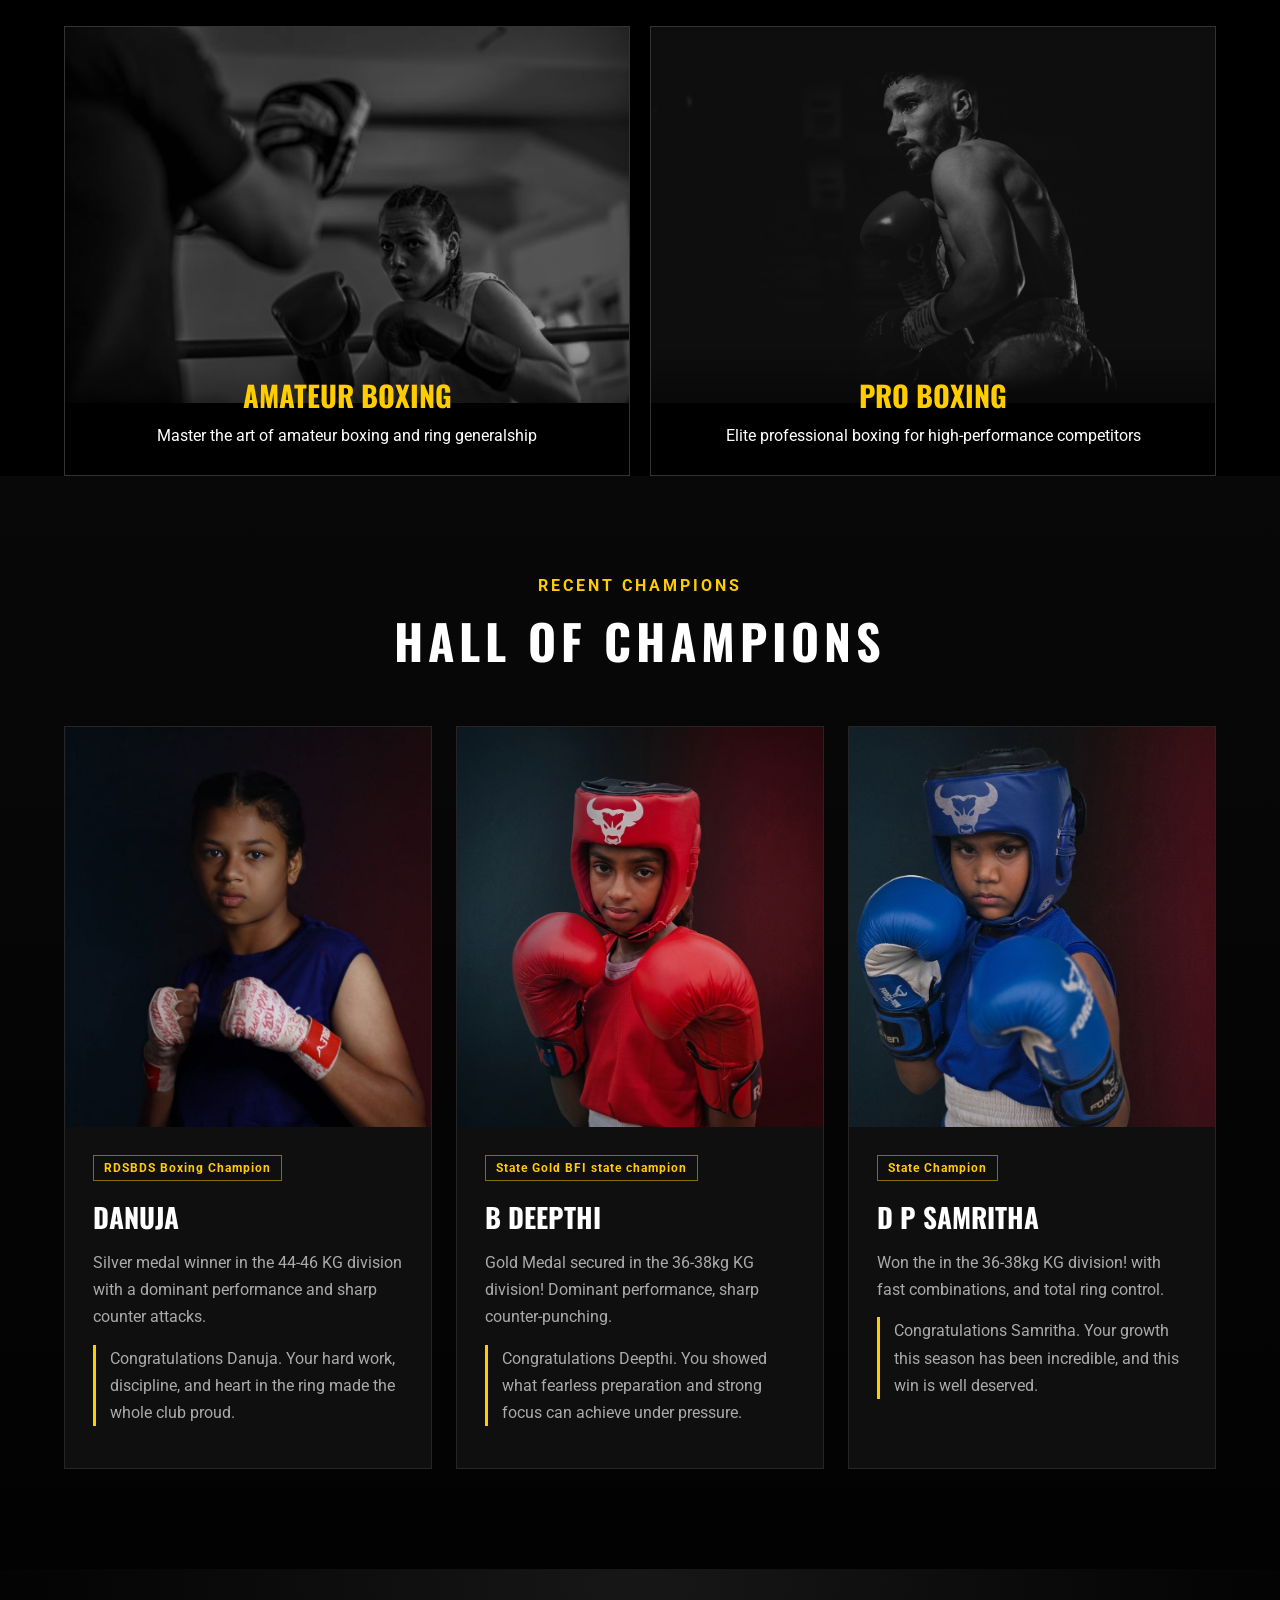
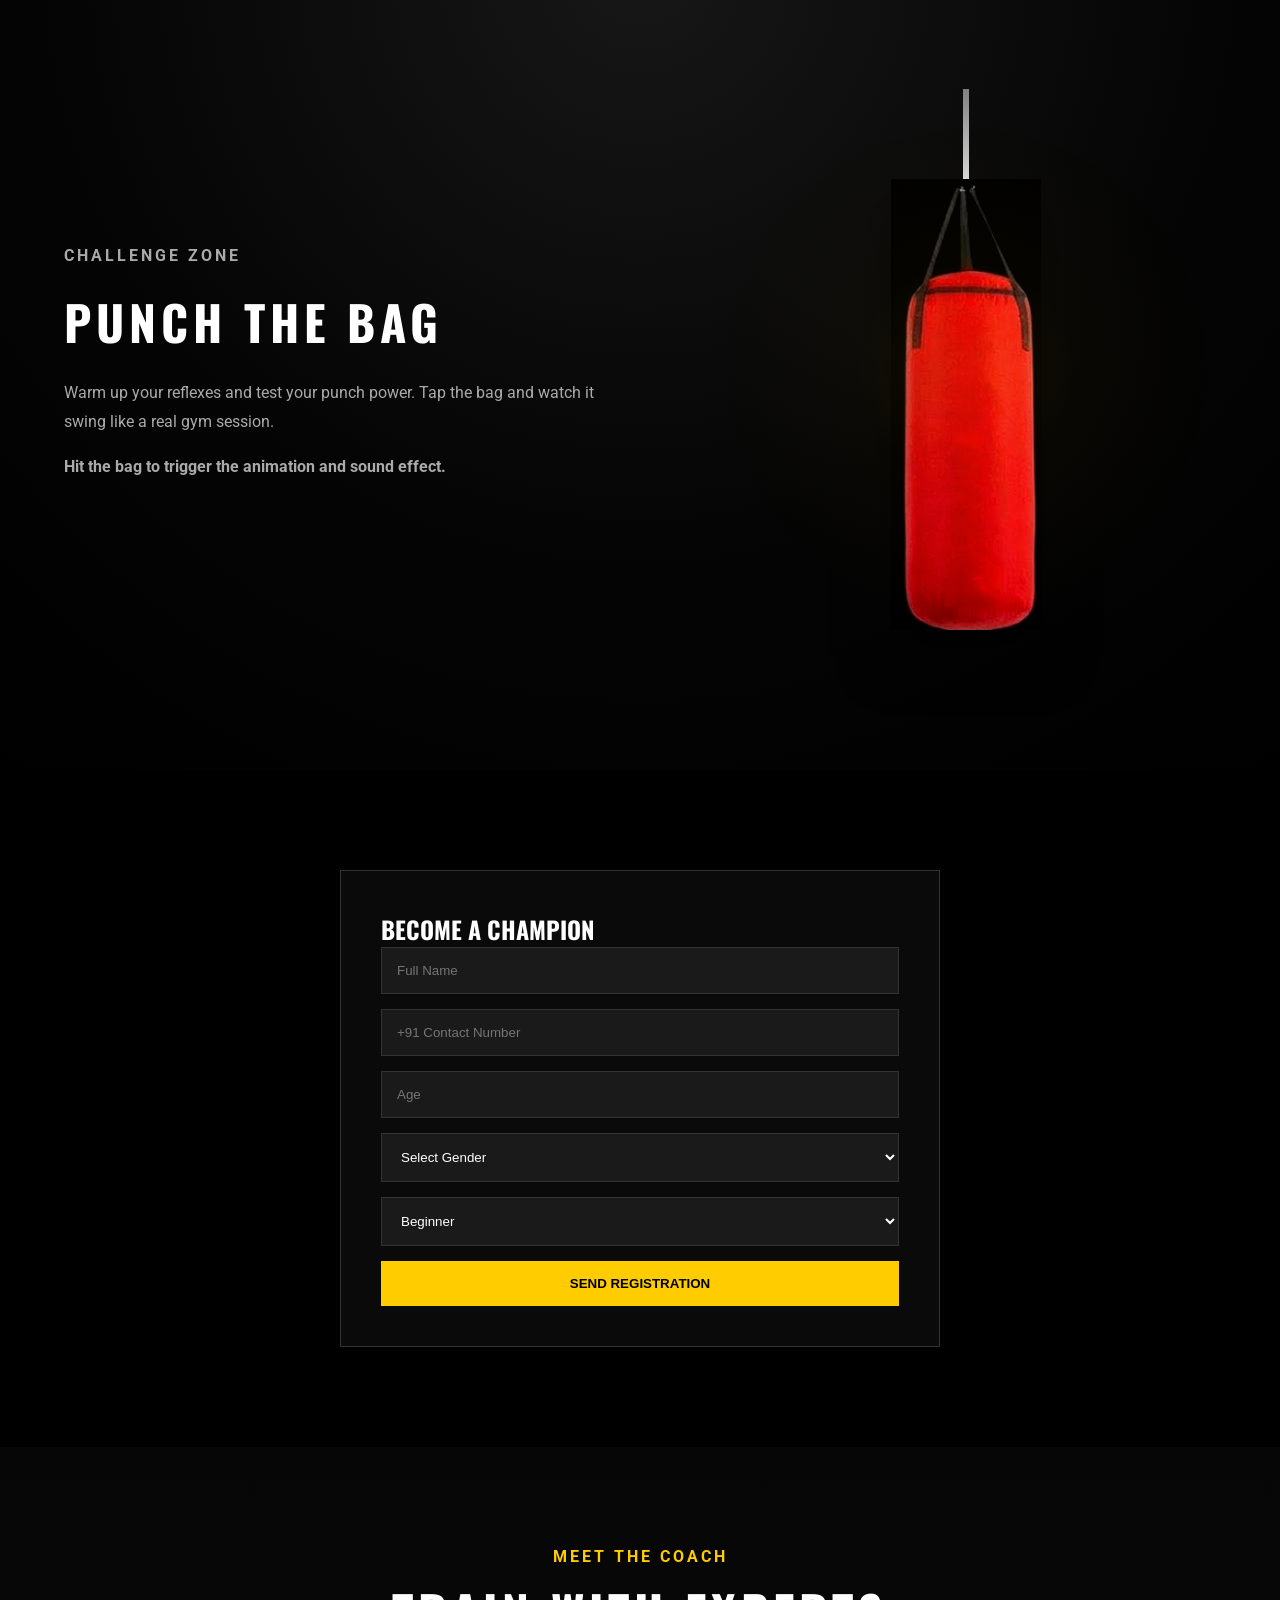
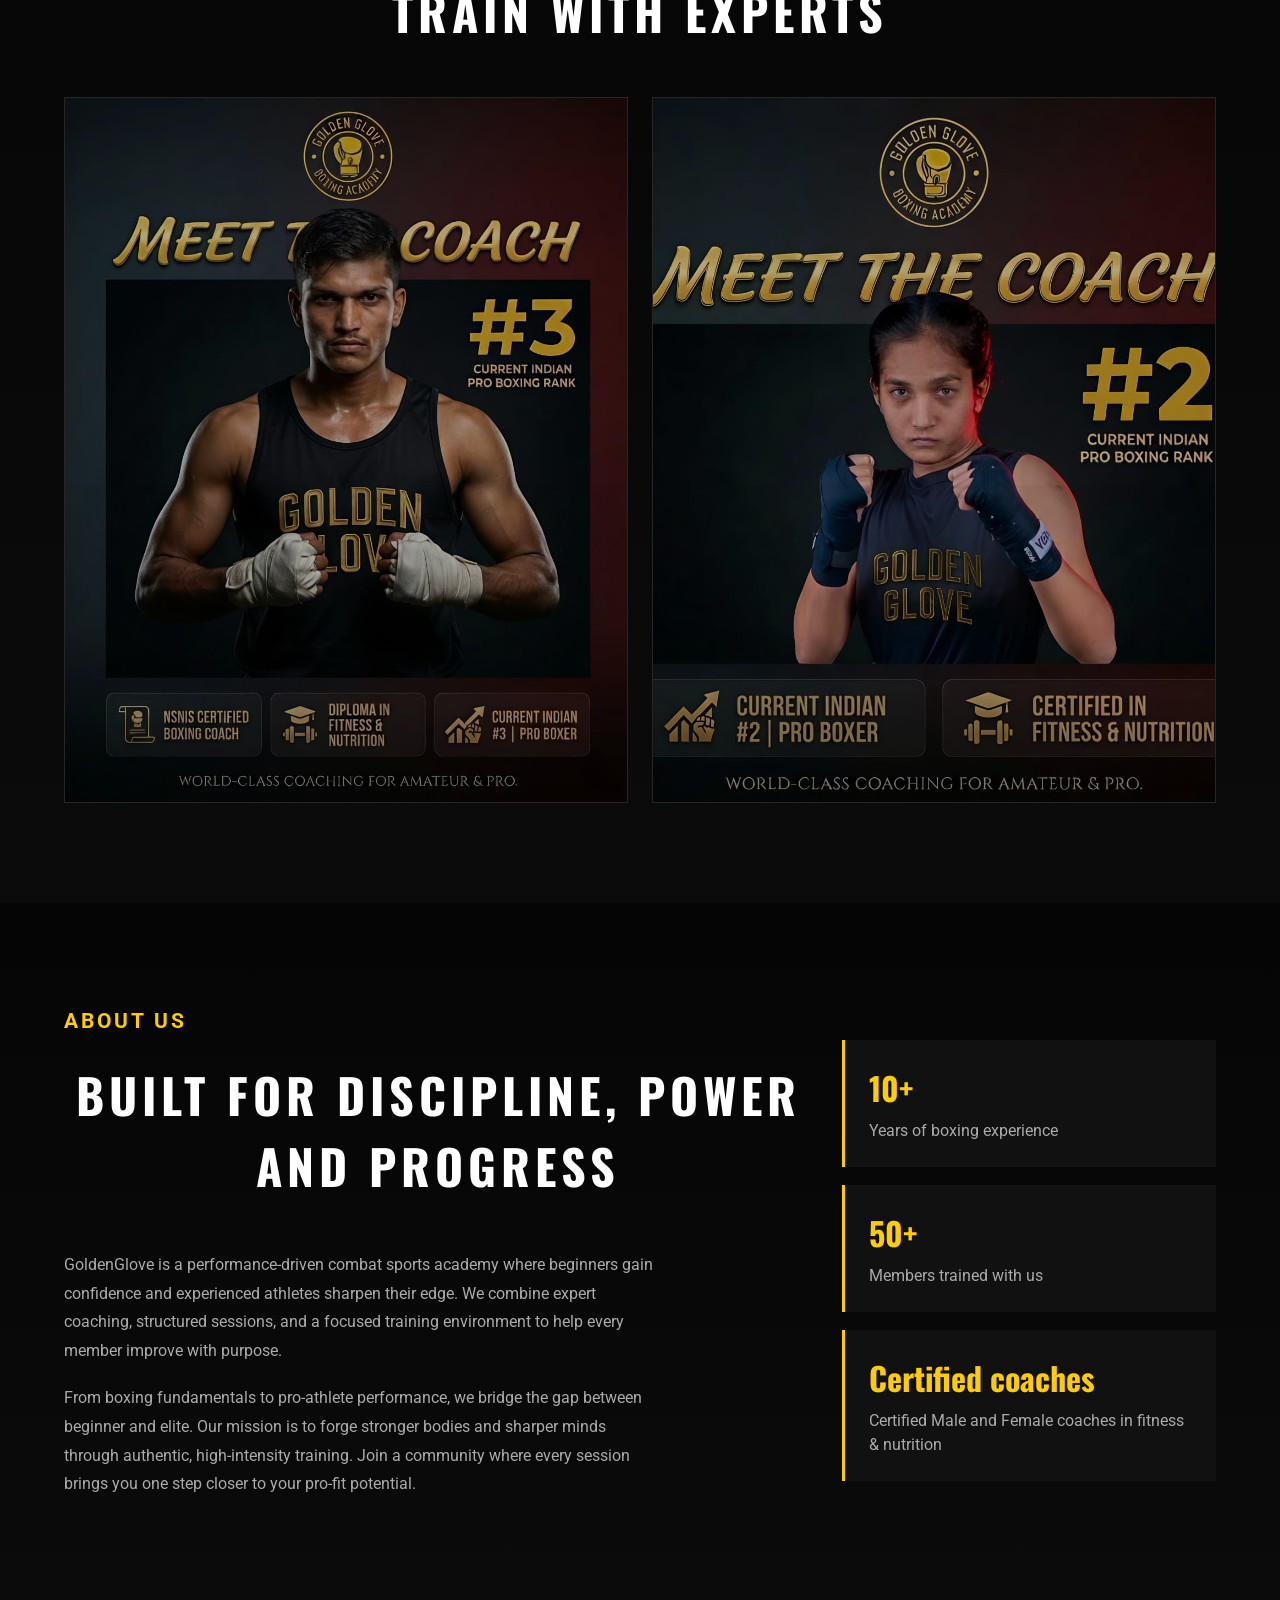
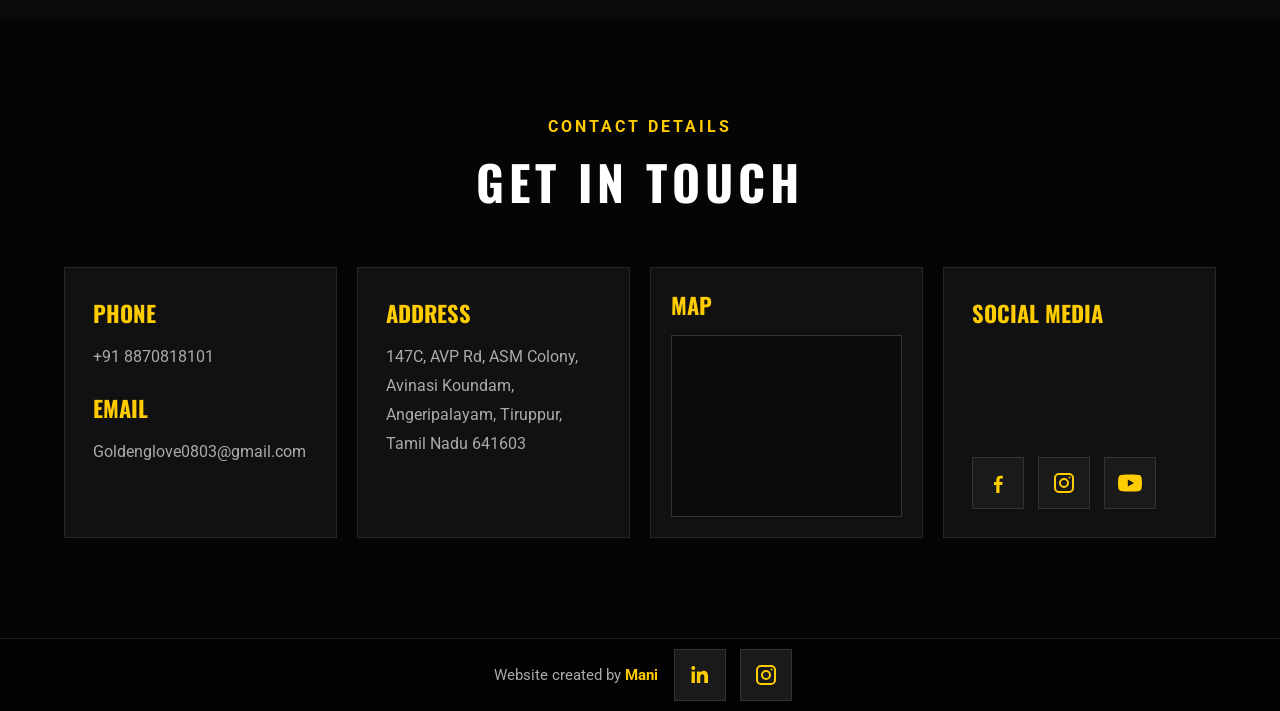
==== commit 5f6b6d7f: "Add files via upload" ====
--- a/index.html
+++ b/index.html
@@ -3,7 +3,7 @@
 <head>
     <meta charset="UTF-8">
     <meta name="viewport" content="width=device-width, initial-scale=1.0">
-    <title>Golden Glove Boxing Club | Power & Discipline</title>
+    <title>Golden Glove Boxing Academy | Power & Discipline</title>
     <link href="https://fonts.googleapis.com/css2?family=Oswald:wght@700&family=Roboto:wght@400;700&display=swap" rel="stylesheet">
     <link href="https://unpkg.com/aos@2.3.1/dist/aos.css" rel="stylesheet">
     <link rel="stylesheet" href="site.css">
@@ -27,7 +27,7 @@
     <!-- Content after the heading -->
     <header class="hero">
         <div class="hero-content" data-aos="fade-right">
-            <h1>SPORTS CLUB IN <br><span>Tiruppur CITY</span></h1>
+            <h1>SPORTS ACADEMY IN <br><span>Tiruppur CITY</span></h1>
             <p>BOXING, CROSSFIT TRAINING, WEIGHT LOSS, STRENGTH AND CONDITIONING TRAINING. FROM FIRST STEPS TO SERIOUS TRAINING.</p>
             <div class="hero-btns">
                 <a href="#register" class="btn-yellow">BOOK A FREE TRIAL</a>
@@ -250,7 +250,7 @@
             <div class="about-stats" data-aos="fade-left" data-aos-delay="100">
                 <div class="about-stat">
                     <strong>10+</strong>
-                    <span>Years of coaching experience</span>
+                    <span>Years of boxing experience</span>
                 </div>
                 <div class="about-stat">
                     <strong>50+</strong>
@@ -338,7 +338,7 @@
     <div id="successModal" class="modal-overlay">
         <div class="modal-content">
             <div class="modal-icon">✔</div>
-            <h2>WELCOME TO THE CLUB!</h2>
+            <h2>WELCOME TO THE ACADEMY!</h2>
             <p>Your details are saved to our roster. See you in the ring.</p>
             <button onclick="closeModal()" class="btn-yellow">GOT IT, CHAMP!</button>
         </div>
--- a/site.css
+++ b/site.css
@@ -81,6 +81,12 @@
 .hero h1 span { color: var(--gold); }
 .hero p { max-width: 500px; color: var(--gray-text); margin-bottom: 30px; }
 
+.hero-btns {
+    display: flex;
+    flex-wrap: wrap;
+    gap: 14px;
+}
+
 /* About Section */
 .about-section {
     padding: 100px 5%;
@@ -141,7 +147,7 @@
 
 /* Buttons */
 .btn-yellow { background: var(--gold); color: black; padding: 12px 25px; text-decoration: none; font-weight: bold; border: none; cursor: pointer; }
-.btn-outline { border: 1px solid white; color: white; padding: 12px 25px; text-decoration: none; margin-left: 10px; }
+.btn-outline { border: 1px solid white; color: white; padding: 12px 25px; text-decoration: none; }
 
 /* Programs */
 .programs { padding: 100px 5%; position: relative; }
@@ -627,6 +633,45 @@
 
 /* Responsive for Mobile */
 @media (max-width: 900px) {
+    .navbar {
+        padding: 14px 4%;
+        align-items: flex-start;
+    }
+    .logo {
+        font-size: 1.5rem;
+        gap: 6px;
+        align-items: flex-start;
+        flex-direction: column;
+    }
+    .logo-img {
+        width: 62px;
+    }
+    .nav-links {
+        flex-wrap: wrap;
+        justify-content: flex-end;
+        gap: 12px;
+        max-width: 52%;
+    }
+    .nav-links a:not(.btn-yellow) {
+        font-size: 0.75rem;
+        letter-spacing: 0.5px;
+    }
+    .nav-links .btn-yellow {
+        padding: 10px 16px;
+        font-size: 0.85rem;
+    }
+    .hero {
+        padding: 130px 5% 60px;
+        height: auto;
+        min-height: 100vh;
+        align-items: flex-end;
+    }
+    .hero h1 {
+        font-size: 3.7rem;
+    }
+    .hero p {
+        max-width: 100%;
+    }
     .about-content { grid-template-columns: 1fr; }
     .coaches-grid { grid-template-columns: 1fr; }
     .punch-content { grid-template-columns: 1fr; }
@@ -635,6 +680,50 @@
     .creator-meta { gap: 12px; }
 }
 @media (max-width: 500px) {
+    .navbar {
+        flex-direction: column;
+        gap: 14px;
+        align-items: flex-start;
+    }
+    .logo {
+        font-size: 1.2rem;
+        flex-direction: row;
+        align-items: center;
+    }
+    .logo-img {
+        width: 56px;
+    }
+    .nav-links {
+        max-width: 100%;
+        width: 100%;
+        justify-content: flex-start;
+        gap: 10px 12px;
+    }
+    .nav-links a:not(.btn-yellow) {
+        font-size: 0.72rem;
+    }
+    .nav-links .btn-yellow {
+        padding: 9px 14px;
+        font-size: 0.8rem;
+    }
+    .hero {
+        padding-top: 170px;
+    }
+    .hero h1 {
+        font-size: 2.8rem;
+    }
+    .hero p {
+        font-size: 0.95rem;
+        line-height: 1.45;
+    }
+    .hero-btns {
+        flex-direction: column;
+        align-items: stretch;
+    }
+    .hero-btns a {
+        width: 100%;
+        text-align: center;
+    }
     .about-section { padding: 80px 5%; }
     .about-title { font-size: 2.2rem; }
     .champion-card img { height: 260px; }
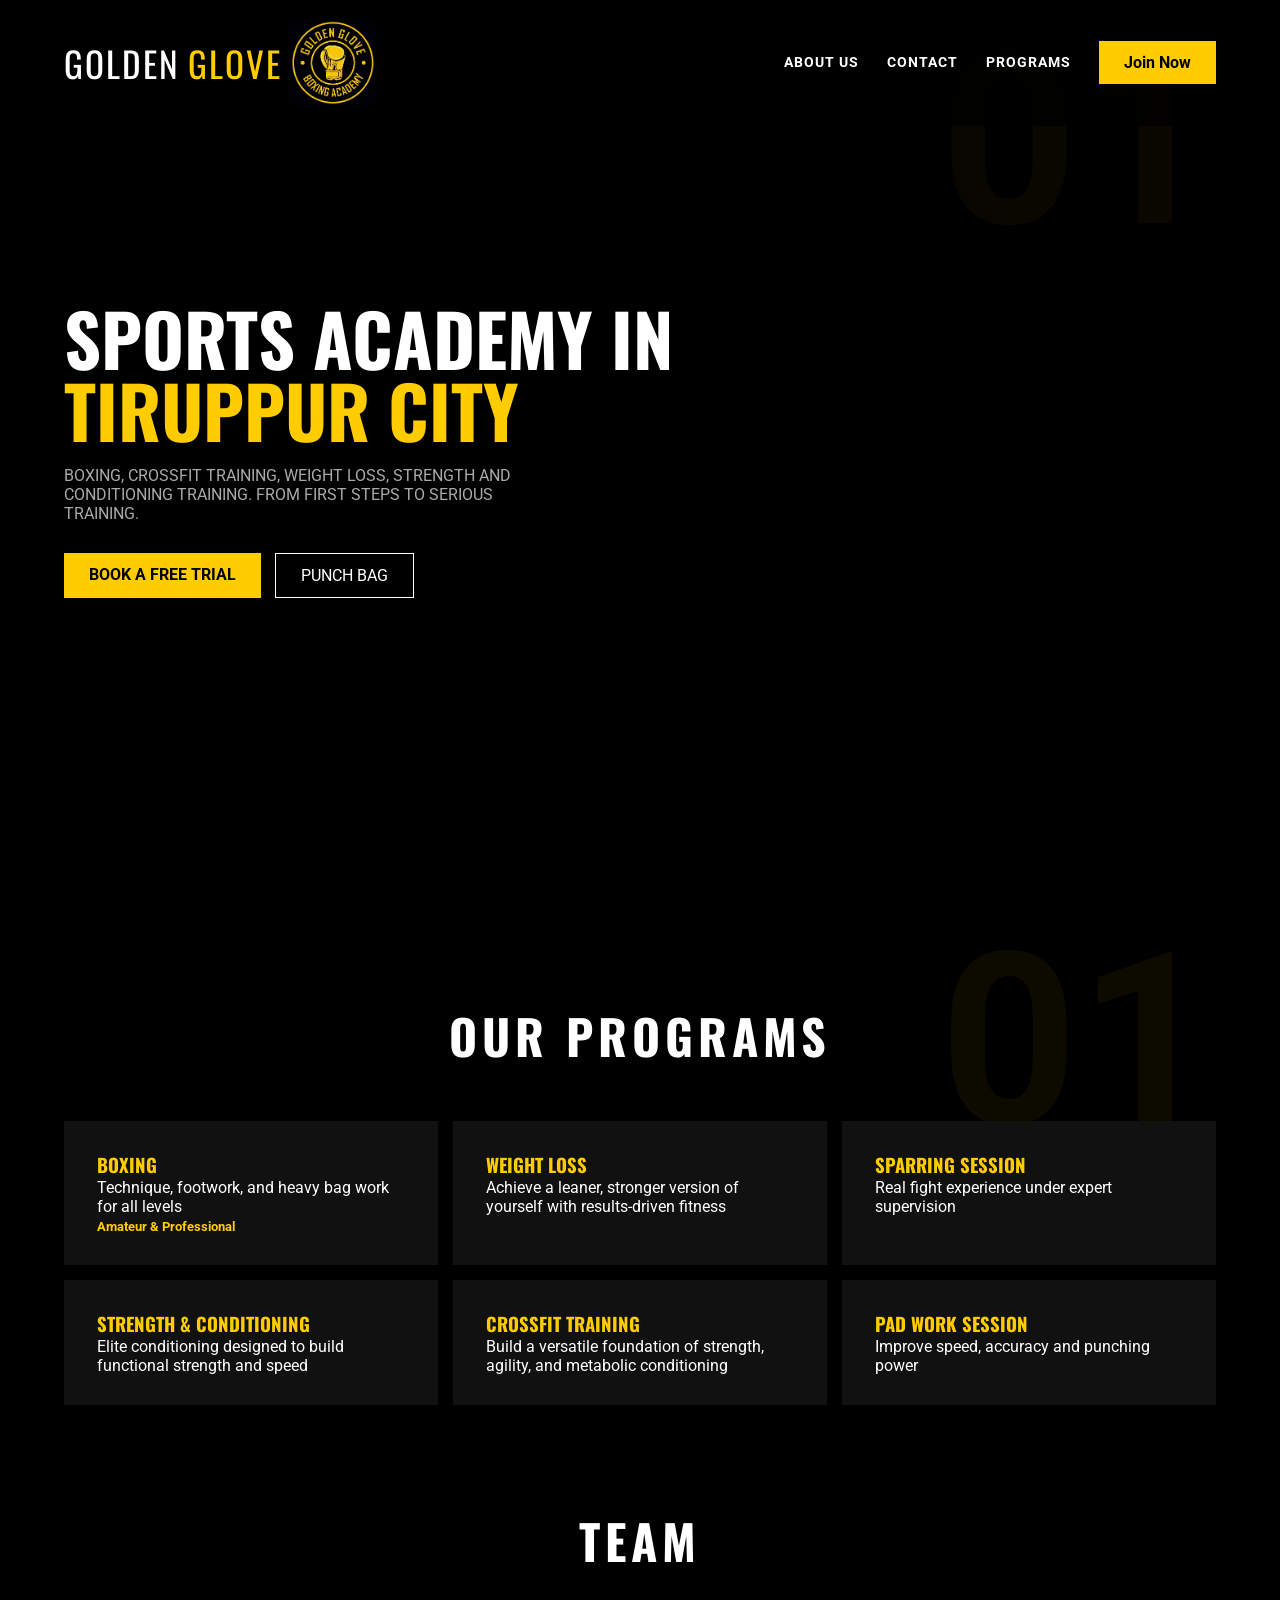
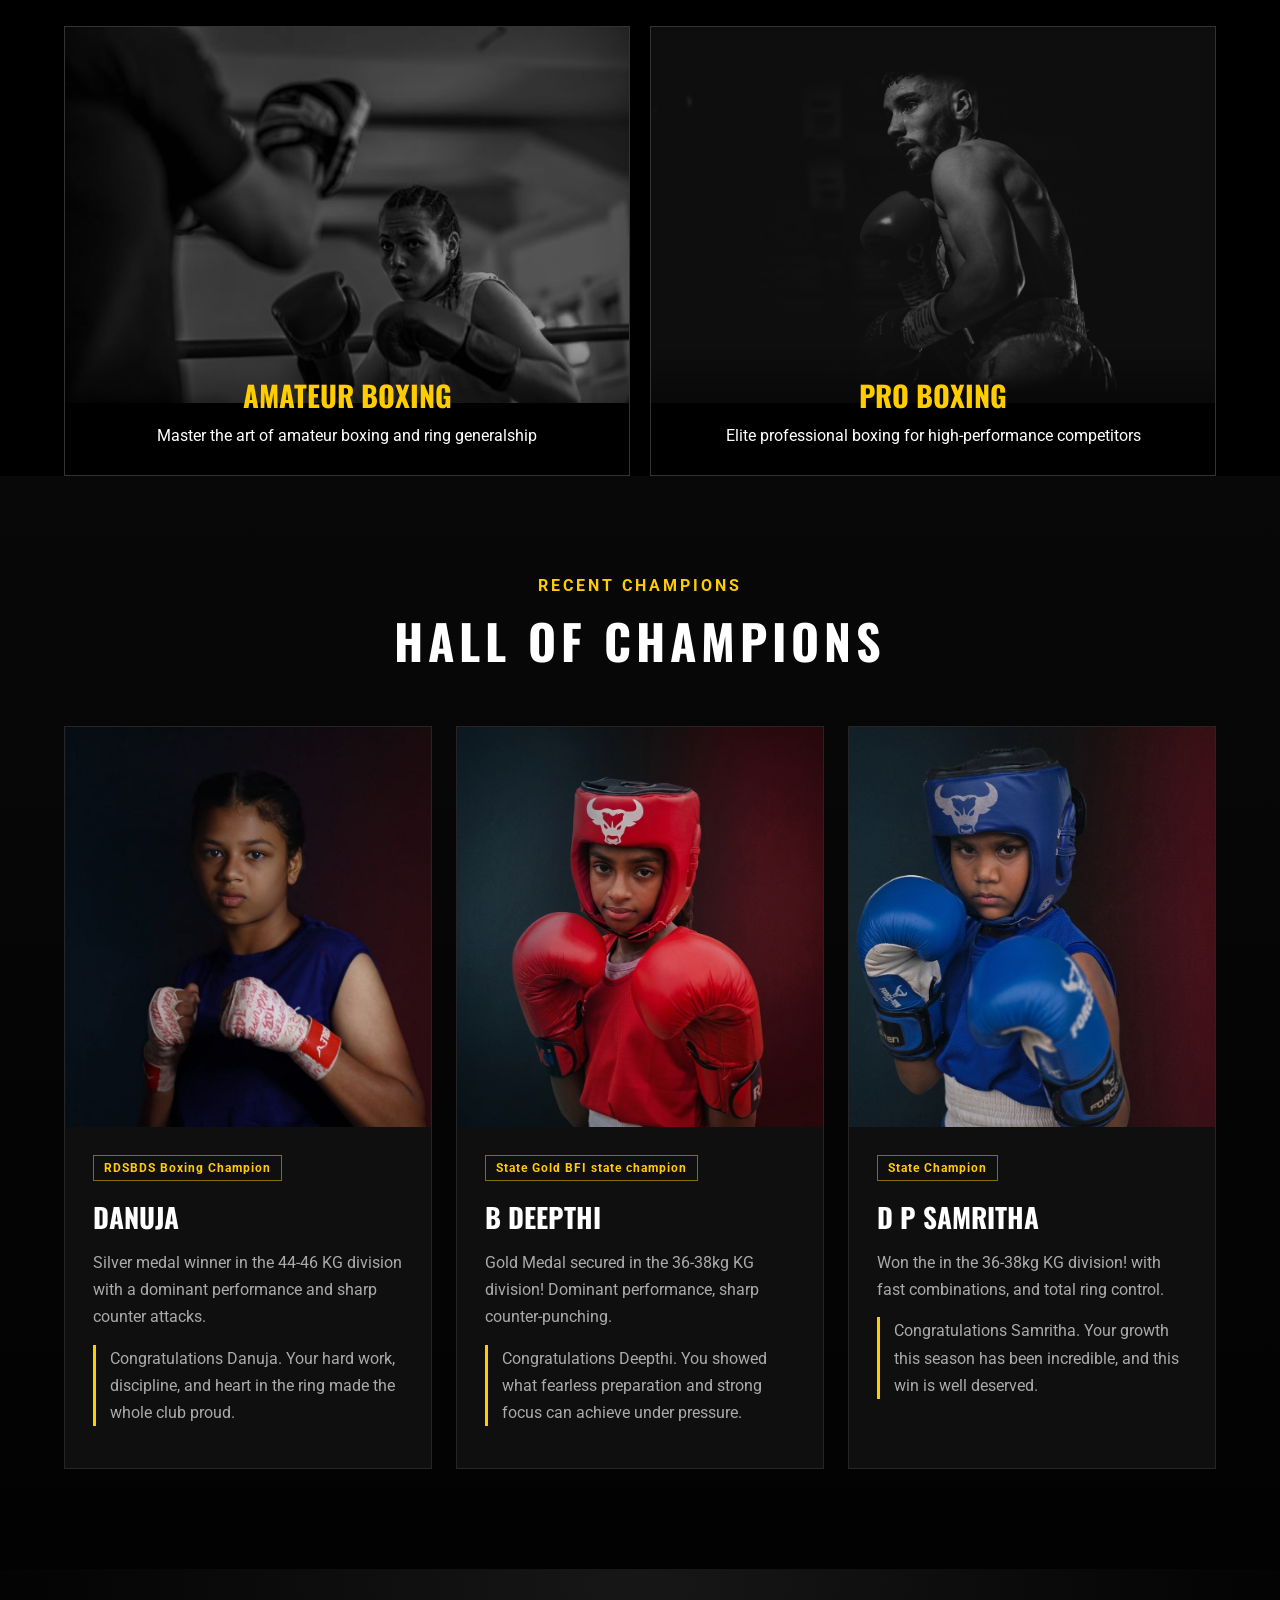
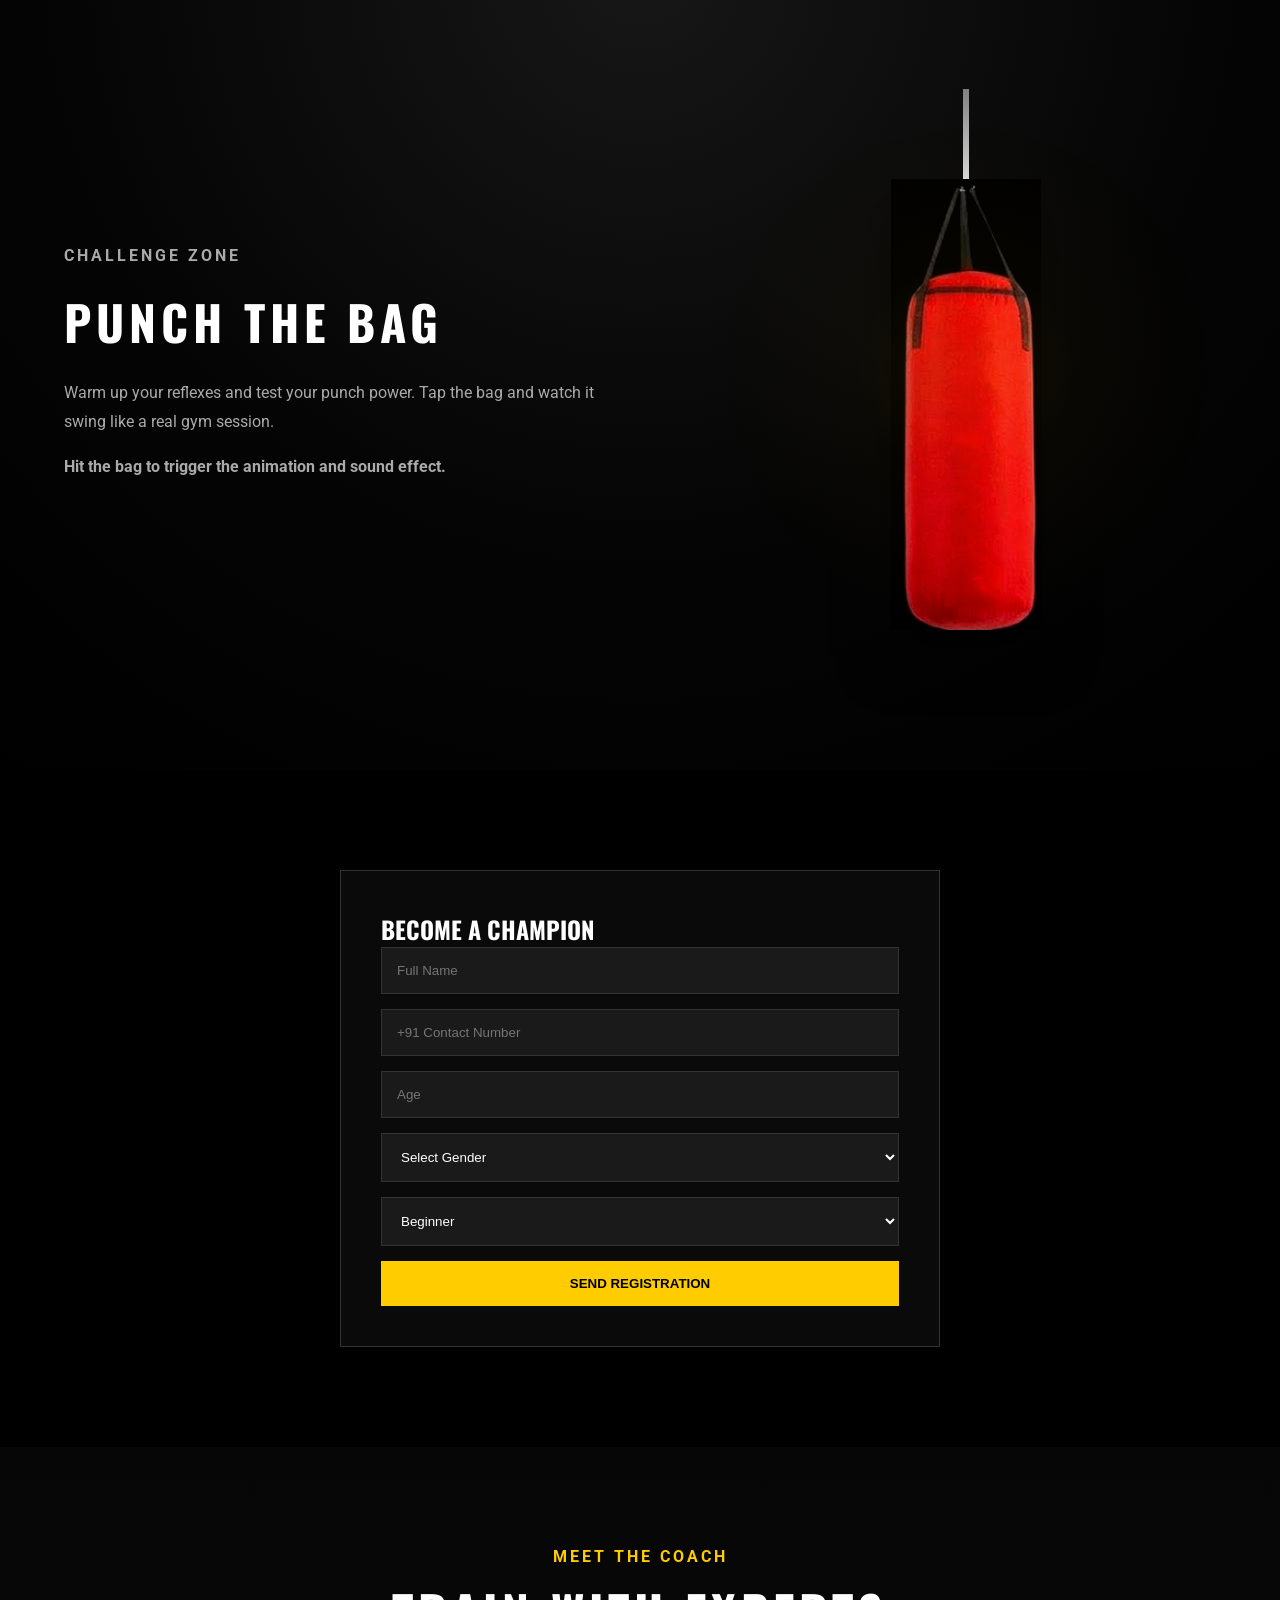
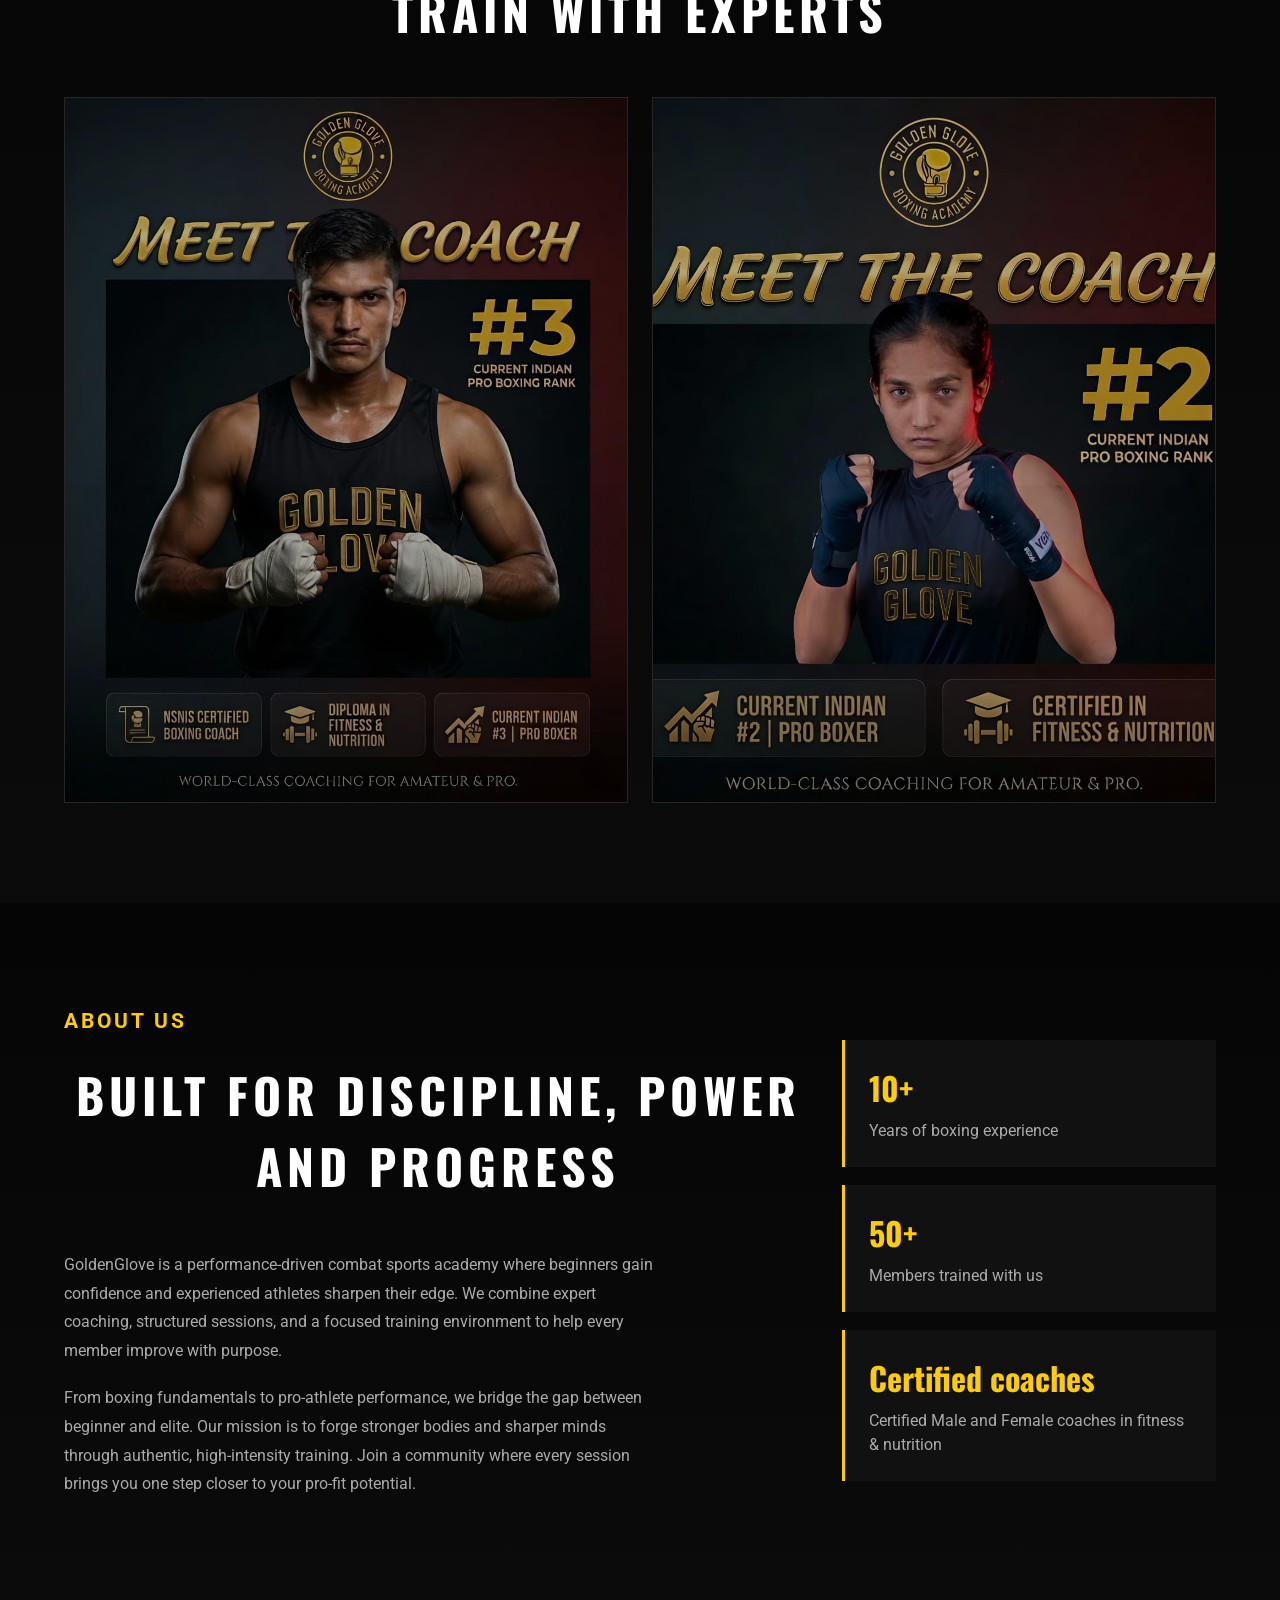
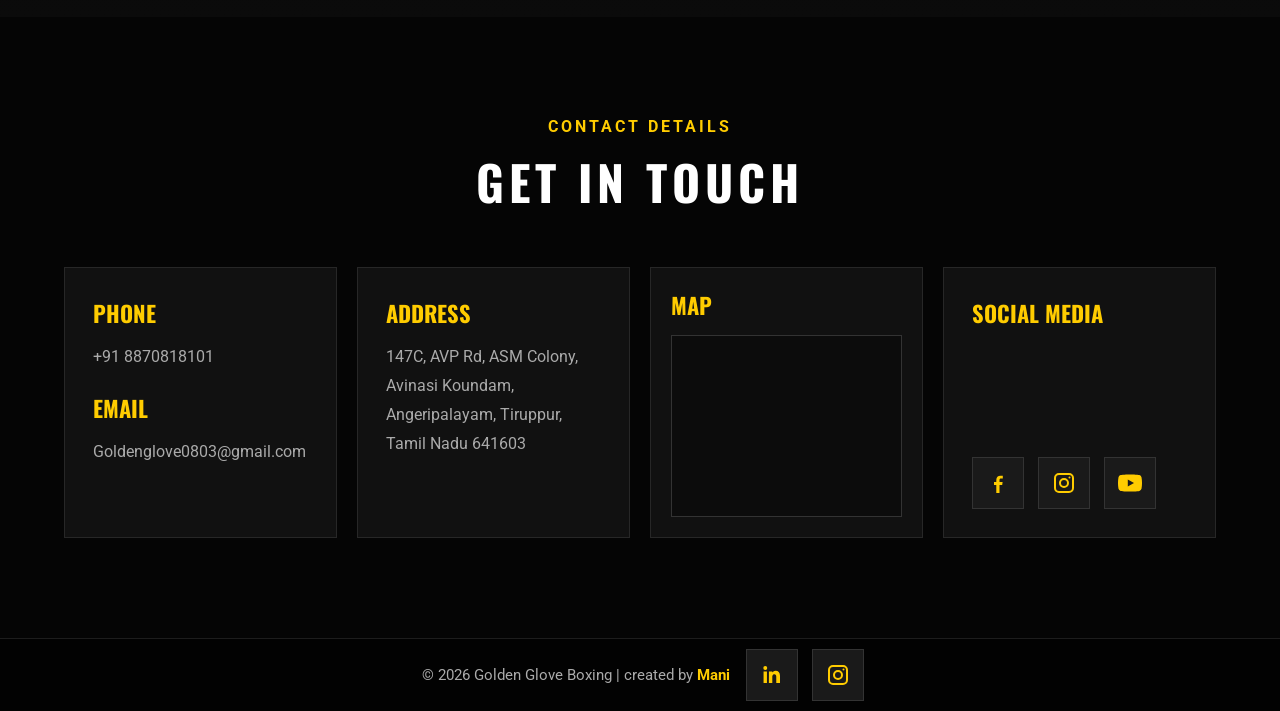
==== commit 70b6ff1d: "Add files via upload" ====
--- a/index.html
+++ b/index.html
@@ -318,7 +318,7 @@
     <footer class="creator-footer">
         <div class="creator-content">
             <div class="creator-meta">
-                <p>Website created by <strong>Mani</strong></p>
+                <p>© 2026 Golden Glove Boxing | created by <strong>Mani</strong></p>
                 <div class="social-links creator-links">
                     <a href="https://linkedin.com/in/manikandan-s-469168200/" target="_blank" rel="noopener noreferrer" aria-label="Visit creator LinkedIn profile">
                         <svg viewBox="0 0 24 24" aria-hidden="true">
